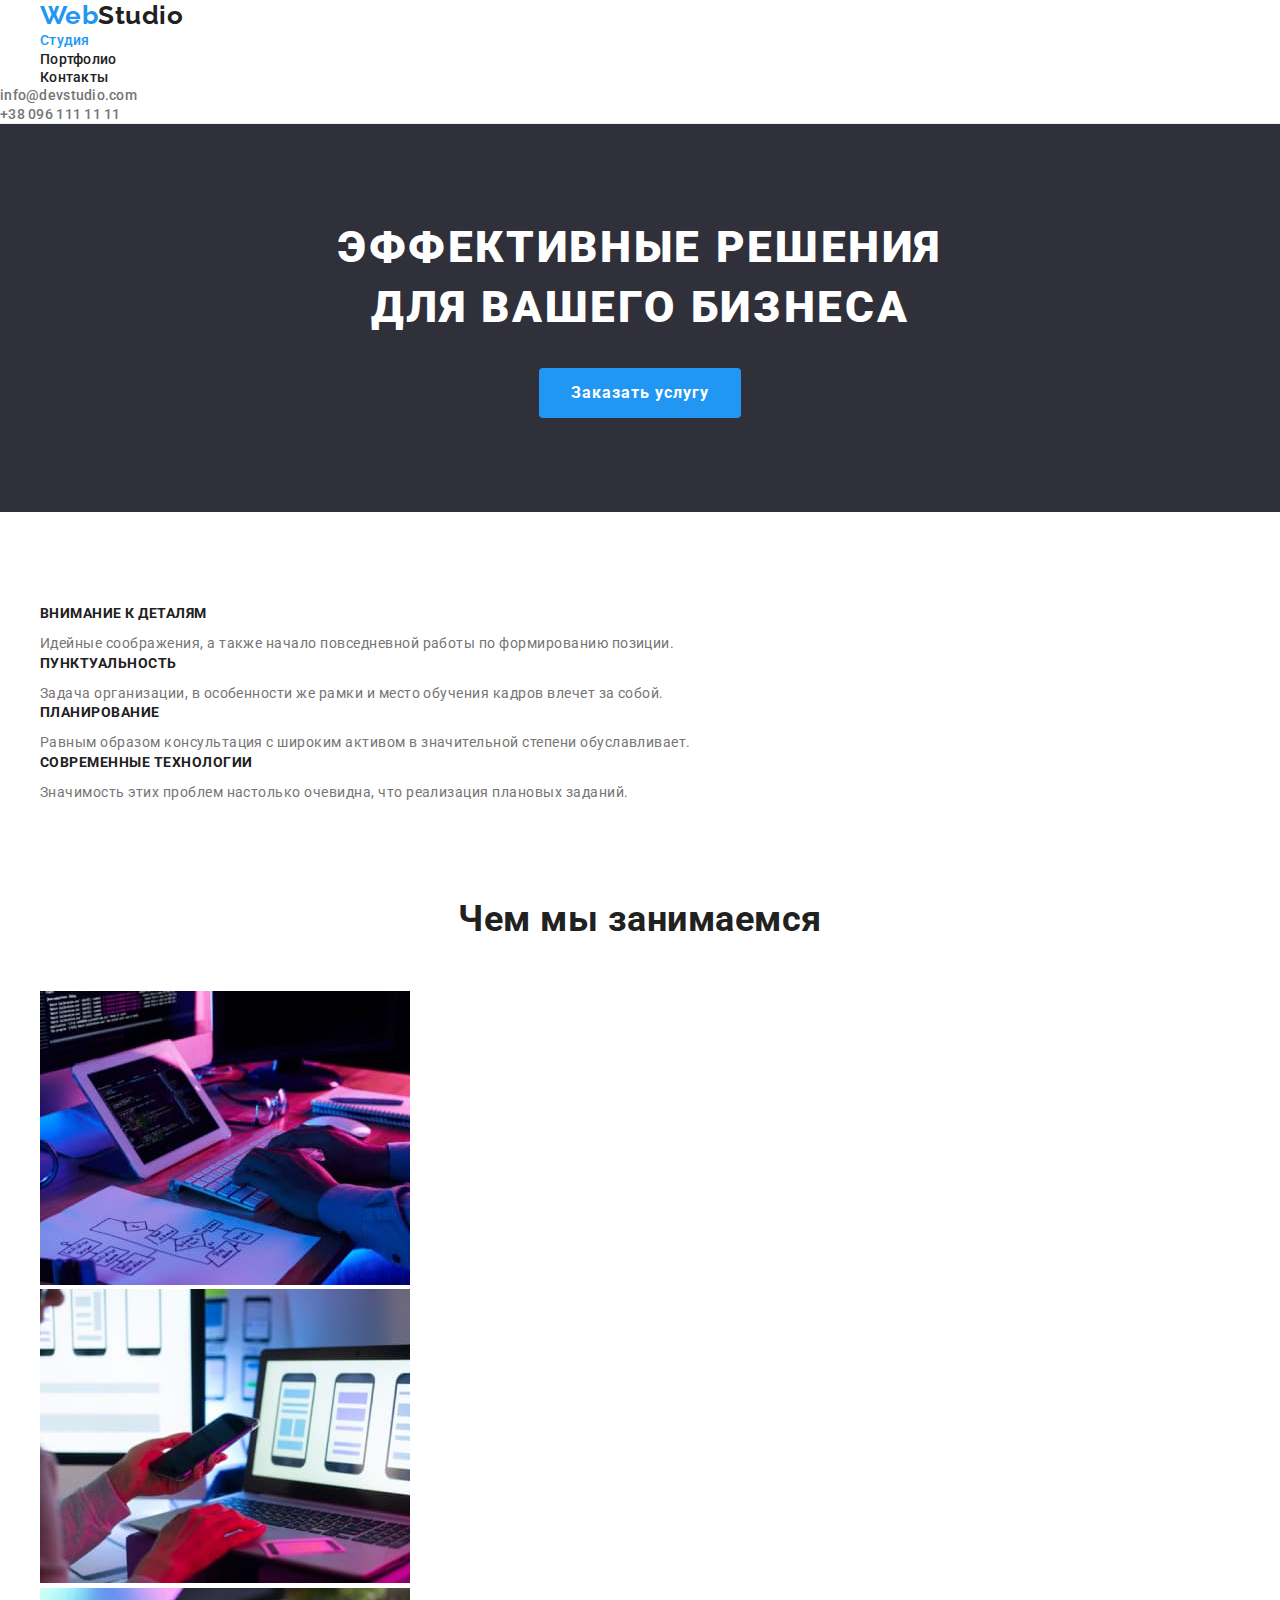
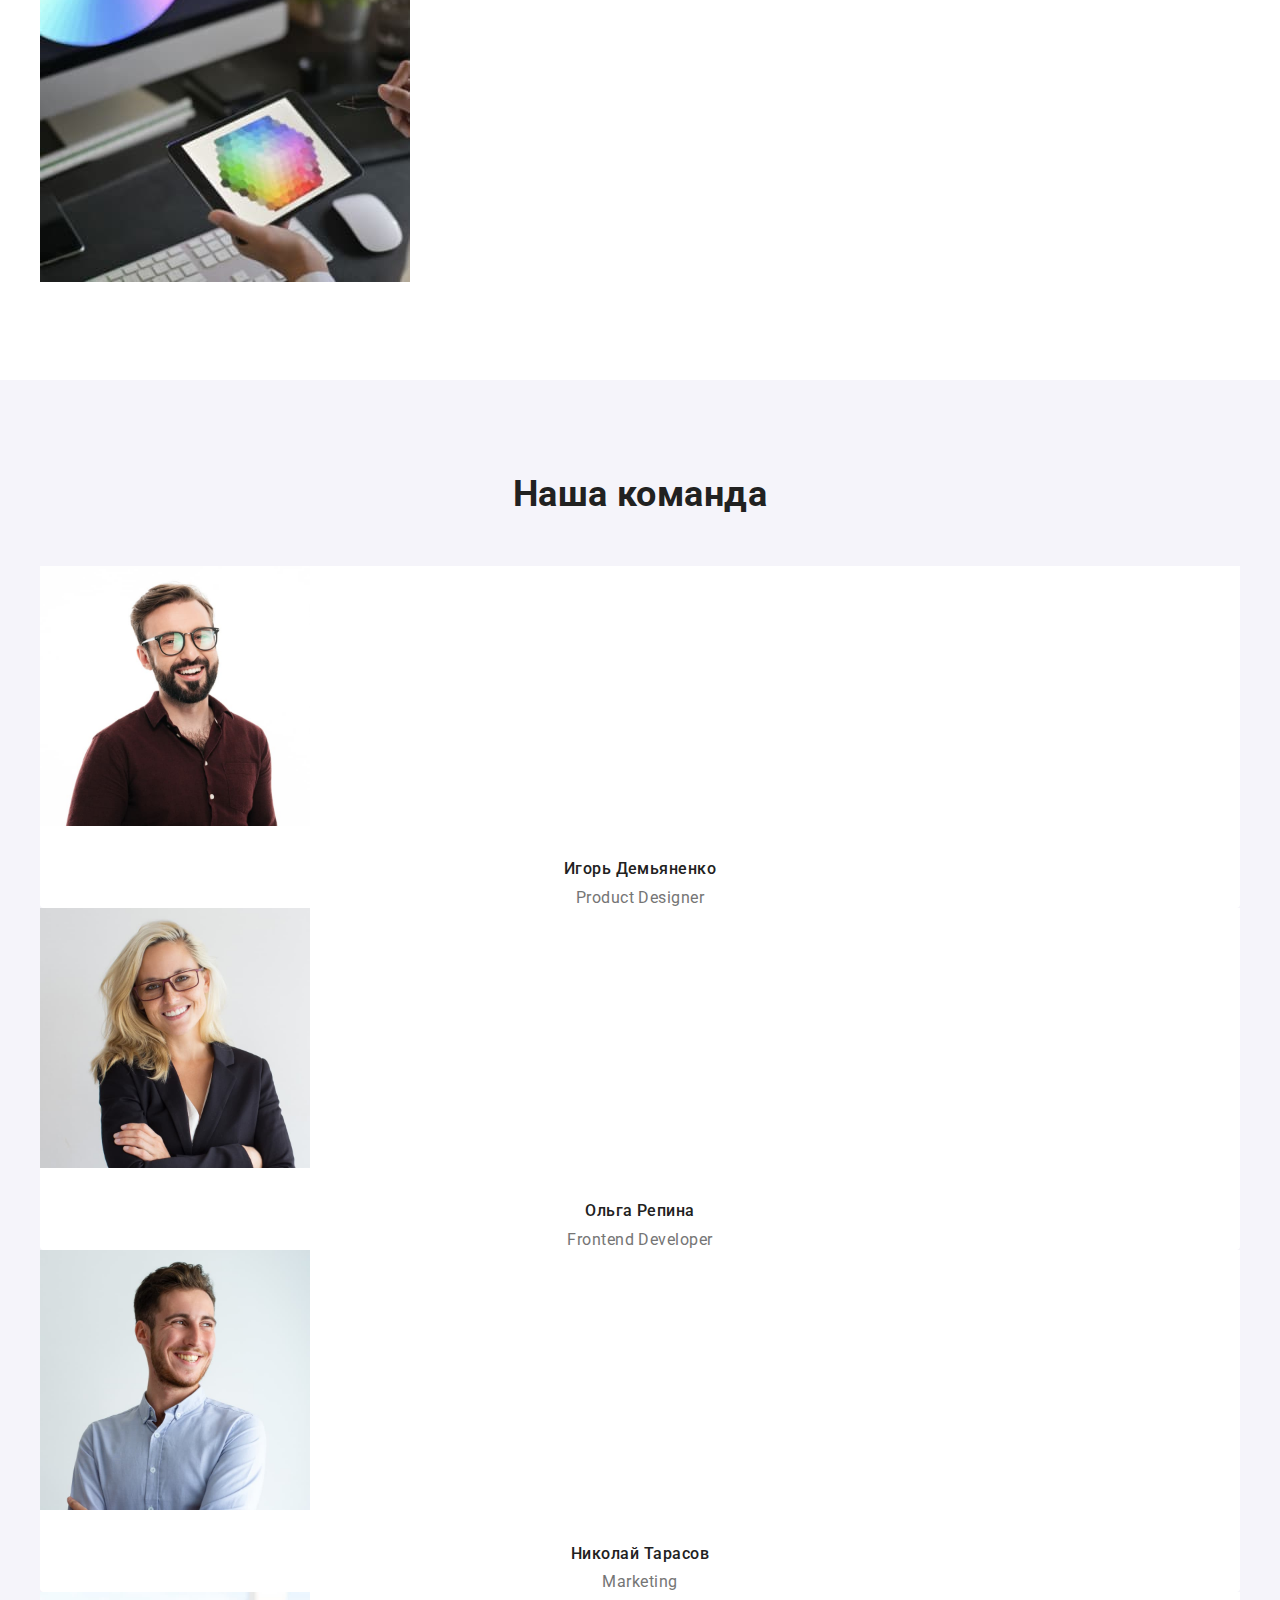
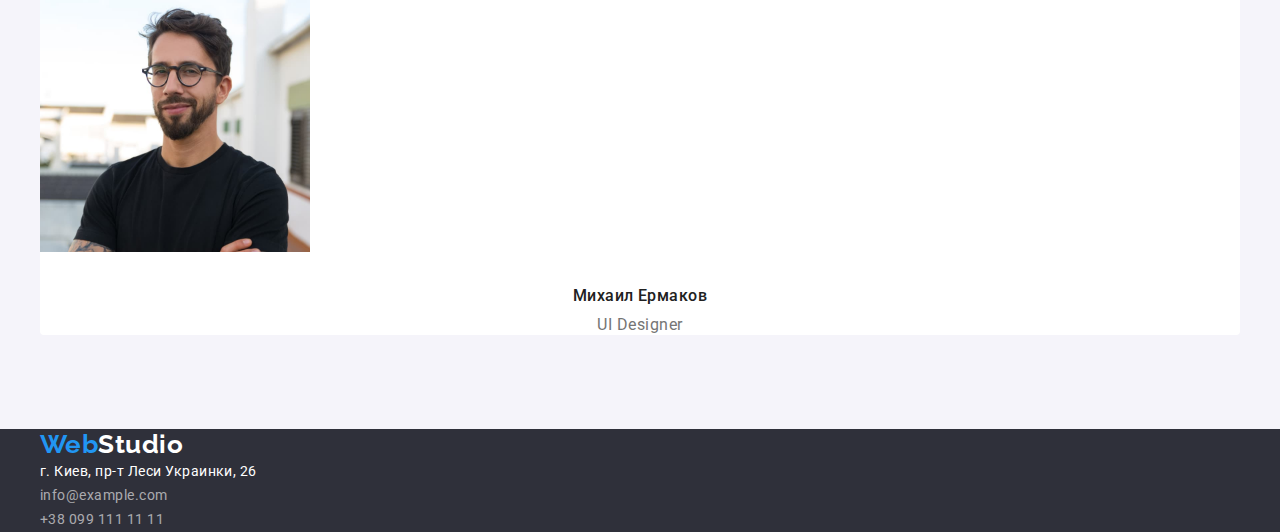
==== index.html @ ff14a372 "update css" ====
<!DOCTYPE html>
<html lang="ru">
  <head>
    <meta charset="UTF-8" />
    <meta http-equiv="X-UA-Compatible" content="IE=edge" />
    <meta name="viewport" content="width=device-width, initial-scale=1.0" />
    <title>MainPage</title>
    <link rel="preconnect" href="https://fonts.googleapis.com" />
    <link rel="preconnect" href="https://fonts.gstatic.com" crossorigin />
    <link
      href="https://fonts.googleapis.com/css2?family=Raleway:wght@700&family=Roboto:wght@400;500;700;900&display=swap"
      rel="stylesheet"
    />
    <link
      rel="stylesheet"
      href="https://cdnjs.cloudflare.com/ajax/libs/modern-normalize/1.1.0/modern-normalize.min.css"
    />
    <link rel="stylesheet" href="css/styles.css" />
  </head>
  <body>
    <header class="header">
      <nav class="container">
        <a class="header__inner" href="/">
          <span class="header__logo">Web</span>Studio</a
        >
        <ul class="list">
          <li>
            <a class="nav__link current" href="index.html">Студия</a>
          </li>
          <li>
            <a class="nav__link" href="portfolio.html">Портфолио</a>
          </li>
          <li>
            <a class="nav__link" href="">Контакты</a>
          </li>
        </ul>
      </nav>
      <ul class="list">
        <li>
          <a class="header__address" href="mailto:info@devstudio.com"
            >info@devstudio.com</a
          >
        </li>
        <li>
          <a class="header__address" href="tel:+380961111111"
            >+38 096 111 11 11</a
          >
        </li>
      </ul>
    </header>
    <main>
      <section class="hero section">
        <div class="container">
          <h1 class="hero__title">Эффективные решения для вашего бизнеса</h1>
          <button class="hero__btn" type="button">Заказать услугу</button>
        </div>
      </section>
      <section class="section">
        <div class="container">
          <h2 class="title__hidden">Особенности</h2>
          <ul class="list">
            <li>
              <h3 class="specials__title">Внимание к деталям</h3>
              <p class="specials__text">
                Идейные соображения, а также начало повседневной работы по
                формированию позиции.
              </p>
            </li>
            <li>
              <h3 class="specials__title">Пунктуальность</h3>
              <p class="specials__text">
                Задача организации, в особенности же рамки и место обучения
                кадров влечет за собой.
              </p>
            </li>
            <li>
              <h3 class="specials__title">Планирование</h3>
              <p class="specials__text">
                Равным образом консультация с широким активом в значительной
                степени обуславливает.
              </p>
            </li>
            <li>
              <h3 class="specials__title">Современные технологии</h3>
              <p class="specials__text">
                Значимость этих проблем настолько очевидна, что реализация
                плановых заданий.
              </p>
            </li>
          </ul>
        </div>
      </section>
      <section class="section no__padding">
        <div class="container">
          <h2 class="specialist__title">Чем мы занимаемся</h2>
          <ul class="list">
            <li>
              <img src="./images/1.jpg" width="370" alt="programmer-working" />
            </li>
            <li>
              <img src="./images/2.jpg" width="370" alt="ui-developing" />
            </li>
            <li>
              <img src="./images/3.jpg" width="370" alt="colour-selection" />
            </li>
          </ul>
        </div>
      </section>
      <section class="section__specialist section">
        <div class="container">
          <h2 class="specialist__title">Наша команда</h2>
          <ul class="list">
            <li class="specialist__card">
              <img src="./images/team-1.jpg" width="270" alt="team-1" />
              <h3 class="specialist__name">Игорь Демьяненко</h3>
              <p class="specialist__info" lang="en">Product Designer</p>
            </li>
            <li class="specialist__card">
              <img src="./images/team-2.jpg" width="270" alt="team-2" />
              <h3 class="specialist__name">Ольга Репина</h3>
              <p class="specialist__info" lang="en">Frontend Developer</p>
            </li>
            <li class="specialist__card">
              <img src="./images/team-3.jpg" width="270" alt="team-3" />
              <h3 class="specialist__name">Николай Тарасов</h3>
              <p class="specialist__info" lang="en">Marketing</p>
            </li>
            <li class="specialist__card">
              <img src="./images/team-4.jpg" width="270" alt="team-4" />
              <h3 class="specialist__name">Михаил Ермаков</h3>
              <p class="specialist__info" lang="en">UI Designer</p>
            </li>
          </ul>
        </div>
      </section>
    </main>
    <footer class="footer">
      <div class="container">
        <a class="footer__inner" href="/"
          ><span class="footer__logo">Web</span>Studio</a
        >
        <address>
          <p class="footer__text">г. Киев, пр-т Леси Украинки, 26</p>
          <ul class="list">
            <li>
              <a class="footer__address" href="mailto:info@example.com"
                >info@example.com</a
              >
            </li>
            <li>
              <a class="footer__address" href="tel:+380991111111"
                >+38 099 111 11 11</a
              >
            </li>
          </ul>
        </address>
      </div>
    </footer>
  </body>
</html>
---- css/styles.css ----
:root {
  --primary-text-color: #212121;
  --secondary-text-color: #757575;
  --tittle-text-color: #ffffff;
  --accent-color: #2196f3;
  --primary-background-color: #ffffff;
  --primary-section-color: #2f303a;
  --secondary-section-color: #f5f4fa;
  --footer-address-color: rgba(255, 255, 255, 0.6);
}

body {
  background-color: var(--primary-background-color);
  color: var(--primary-text-color);
  font-family: "Roboto", sans-serif;
  letter-spacing: 0.03em;
}

h1,
h2,
h3,
h4,
h5,
h6,
ul,
p {
  padding: 0;
  margin: 0;
}

/* Container */

.container {
  width: 1200px;
  margin: 0 auto;
}

/* Section */

.section {
  padding: 94px 0;
}

.section.no__padding {
  padding-top: 0;
}

/* Header */

.header {
  background-color: var(--primary-background-color);
  border-bottom: 1px solid #ececec;
}

.header__inner {
  color: var(--primary-text-color);
  font-family: "Raleway", sans-serif;
  font-size: 26px;
  font-weight: 700;
  line-height: 1.2;
  text-decoration: none;
}

.header__logo {
  color: var(--accent-color);
  font-family: "Raleway", sans-serif;
  font-size: 26px;
  font-weight: 700;
  line-height: 1.2;
}

.list {
  list-style: none;
}

.nav__link {
  color: var(--primary-text-color);
  font-size: 14px;
  font-weight: 500;
  line-height: 1.14;
  letter-spacing: 0.02em;
  text-decoration: none;
}

.header__address {
  color: var(--secondary-text-color);
  display: inline-block;
  font-size: 14px;
  font-weight: 500;
  line-height: 1.14;
  letter-spacing: 0.02em;
  font-style: normal;
  text-decoration: none;
}

.nav__link:hover,
.header__address:hover {
  color: var(--accent-color);
}

.nav__link:focus,
.header__address:focus {
  color: var(--accent-color);
}

.current {
  color: var(--accent-color);
}

/* Hero */

.hero {
  background-color: var(--primary-section-color);
  text-align: center;
}

.hero__title {
  color: var(--tittle-text-color);
  margin-left: auto;
  margin-right: auto;
  width: 696px;
  margin-bottom: 30px;
  font-size: 44px;
  font-weight: 900;
  line-height: 1.36;
  letter-spacing: 0.06em;
  text-transform: uppercase;
}

/* Buttons */

.hero__btn {
  background-color: var(--accent-color);
  color: var(--tittle-text-color);
  font-family: inherit;
  padding: 10px 32px;
  min-width: 200px;
  font-size: 16px;
  font-weight: 700;
  line-height: 1.87;
  letter-spacing: 0.06em;
  border: 0;
  border-radius: 4px;
  cursor: pointer;
}

.filter__btn {
  background-color: var(--secondary-section-color);
  font-family: inherit;
  font-size: 16px;
  font-weight: 500;
  line-height: 1.62;
  border: 0;
  border-radius: 4px;
  text-align: center;
  cursor: pointer;
}

.filter__btn:hover {
  background-color: var(--accent-color);
  color: var(--tittle-text-color);
}

.filter__btn:focus {
  background-color: var(--accent-color);
  color: var(--tittle-text-color);
}

/* Specials */

.title__hidden {
  position: absolute;
  width: 1px;
  height: 1px;
  margin: -1px;
  border: 0;
  padding: 0;
  white-space: nowrap;
  clip-path: inset(100%);
  clip: rect(0 0 0 0);
  overflow: hidden;
}

.specials__title {
  color: var(--primary-text-color);
  margin-bottom: 10px;
  font-size: 14px;
  font-weight: 700;
  line-height: 1.14;
  text-transform: uppercase;
}

.specials__text {
  color: var(--secondary-text-color);
  font-size: 14px;
  line-height: 1.71;
}

/* Specialist */

.section__specialist {
  background-color: var(--secondary-section-color);
}

.specialist__title {
  color: var(--primary-text-color);
  margin-bottom: 50px;
  font-size: 36px;
  font-weight: 700;
  line-height: 1.16;
  text-align: center;
}

.specialist__card {
  background-color: var(--primary-background-color);
  border-radius: 0px 0px 4px 4px;
}

.specialist__name {
  color: var(--primary-text-color);
  margin-top: 30px;
  margin-bottom: 10px;
  font-size: 16px;
  font-weight: 500;
  line-height: 1.18;
  text-align: center;
}

.specialist__info {
  color: var(--secondary-text-color);
  font-size: 16px;
  line-height: 1.18;
  text-align: center;
}

/* Filter */

.filter__title {
  color: var(--primary-text-color);
  font-size: 18px;
  font-weight: 700;
  line-height: 2;
  letter-spacing: 0.06em;
}

.filter__text {
  color: var(--secondary-text-color);
  font-size: 16px;
  line-height: 1.87;
}

/* Footer */

.footer {
  background-color: var(--primary-section-color);
}

.footer__inner {
  color: var(--tittle-text-color);
  font-family: "Raleway", sans-serif;
  font-size: 26px;
  font-weight: 700;
  line-height: 1.2;
  text-decoration: none;
}

.footer__logo {
  color: var(--accent-color);
  font-family: "Raleway", sans-serif;
  font-size: 26px;
  font-weight: 700;
  line-height: 1.2;
}

.footer__text {
  color: var(--tittle-text-color);
  font-size: 14px;
  line-height: 1.71;
  font-style: normal;
}

.footer__address {
  color: var(--footer-address-color);
  font-size: 14px;
  line-height: 1.71;
  font-style: normal;
  text-decoration: none;
}

.footer__address:hover,
.footer__address:focus {
  color: var(--accent-color);
}
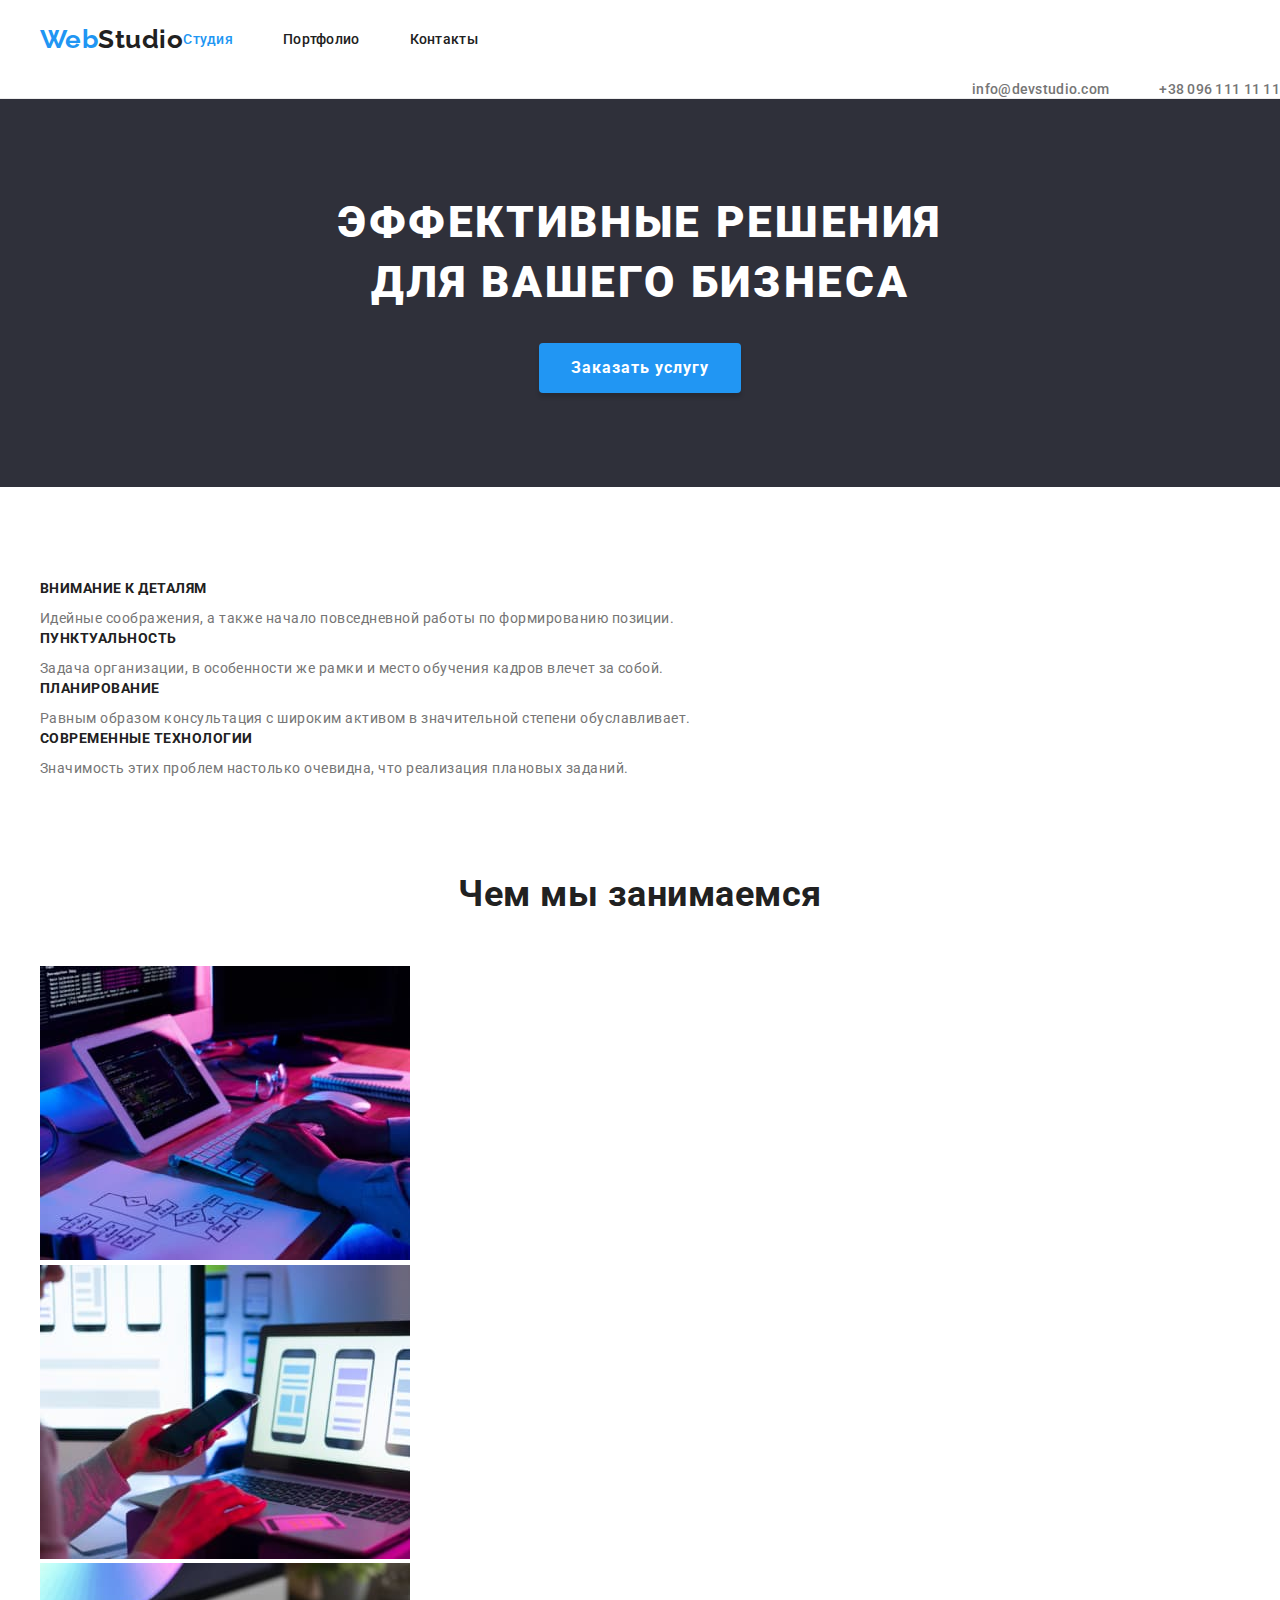
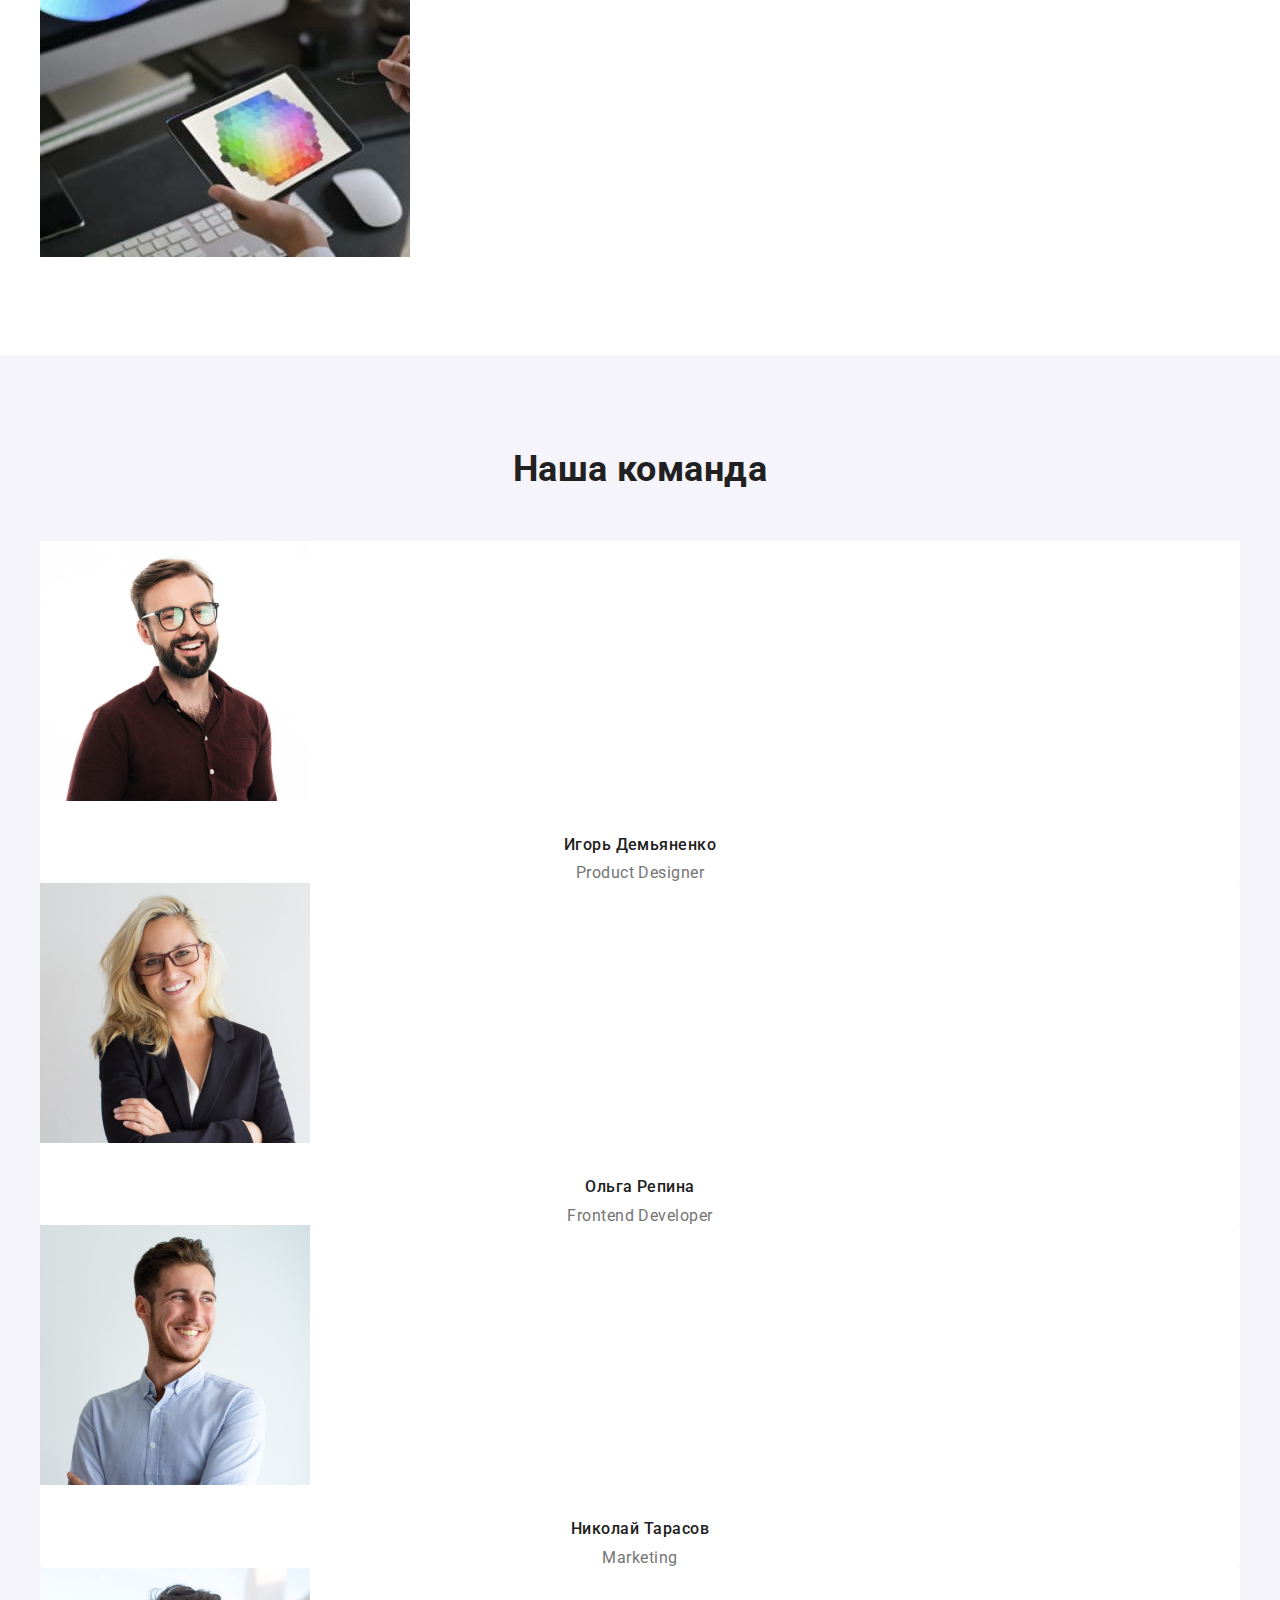
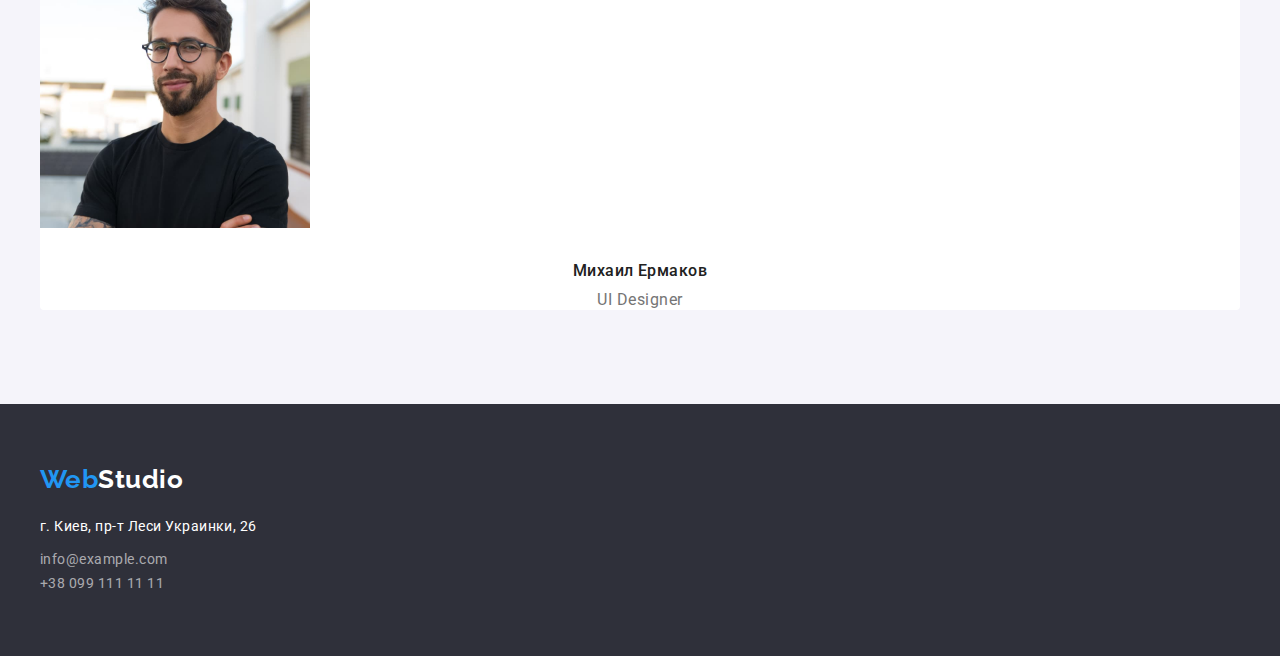
==== commit 74a207ff: "update css" ====
--- a/index.html
+++ b/index.html
@@ -19,29 +19,29 @@
   </head>
   <body>
     <header class="header">
-      <nav class="container">
+      <nav class="nav__main container">
         <a class="header__inner" href="/">
           <span class="header__logo">Web</span>Studio</a
         >
-        <ul class="list">
-          <li>
+        <ul class="nav__list list">
+          <li class="nav__item">
             <a class="nav__link current" href="index.html">Студия</a>
           </li>
-          <li>
+          <li class="nav__item">
             <a class="nav__link" href="portfolio.html">Портфолио</a>
           </li>
-          <li>
+          <li class="nav__item">
             <a class="nav__link" href="">Контакты</a>
           </li>
         </ul>
       </nav>
-      <ul class="list">
-        <li>
+      <ul class="address__list list">
+        <li class="nav__address">
           <a class="header__address" href="mailto:info@devstudio.com"
             >info@devstudio.com</a
           >
         </li>
-        <li>
+        <li class="nav__address">
           <a class="header__address" href="tel:+380961111111"
             >+38 096 111 11 11</a
           >
--- a/css/styles.css
+++ b/css/styles.css
@@ -73,13 +73,34 @@
   list-style: none;
 }
 
+.nav__main {
+  display: flex;
+  align-items: center;
+}
+
+.nav__list {
+  display: flex;
+}
+
+.nav__item:not(:last-child),
+.nav__address:not(:last-child) {
+  margin-right: 50px;
+}
+
 .nav__link {
   color: var(--primary-text-color);
+  display: block;
+  padding: 32px 0;
   font-size: 14px;
   font-weight: 500;
   line-height: 1.14;
   letter-spacing: 0.02em;
   text-decoration: none;
+}
+
+.address__list {
+  display: flex;
+  justify-content: flex-end;
 }
 
 .header__address {
@@ -141,17 +162,21 @@
   letter-spacing: 0.06em;
   border: 0;
   border-radius: 4px;
+  box-shadow: 0px 4px 4px rgba(0, 0, 0, 0.15);
   cursor: pointer;
 }
 
 .filter__btn {
   background-color: var(--secondary-section-color);
   font-family: inherit;
+  padding: 6px 22px;
   font-size: 16px;
   font-weight: 500;
   line-height: 1.62;
   border: 0;
   border-radius: 4px;
+  box-shadow: 0px 3px 1px rgba(0, 0, 0, 0.1), 0px 1px 2px rgba(0, 0, 0, 0.08),
+    0px 2px 2px rgba(0, 0, 0, 0.12);
   text-align: center;
   cursor: pointer;
 }
@@ -253,6 +278,7 @@
 
 .footer {
   background-color: var(--primary-section-color);
+  padding: 60px 0;
 }
 
 .footer__inner {
@@ -274,6 +300,8 @@
 
 .footer__text {
   color: var(--tittle-text-color);
+  margin-top: 20px;
+  margin-bottom: 9px;
   font-size: 14px;
   line-height: 1.71;
   font-style: normal;
@@ -281,6 +309,7 @@
 
 .footer__address {
   color: var(--footer-address-color);
+  margin-bottom: 9px;
   font-size: 14px;
   line-height: 1.71;
   font-style: normal;
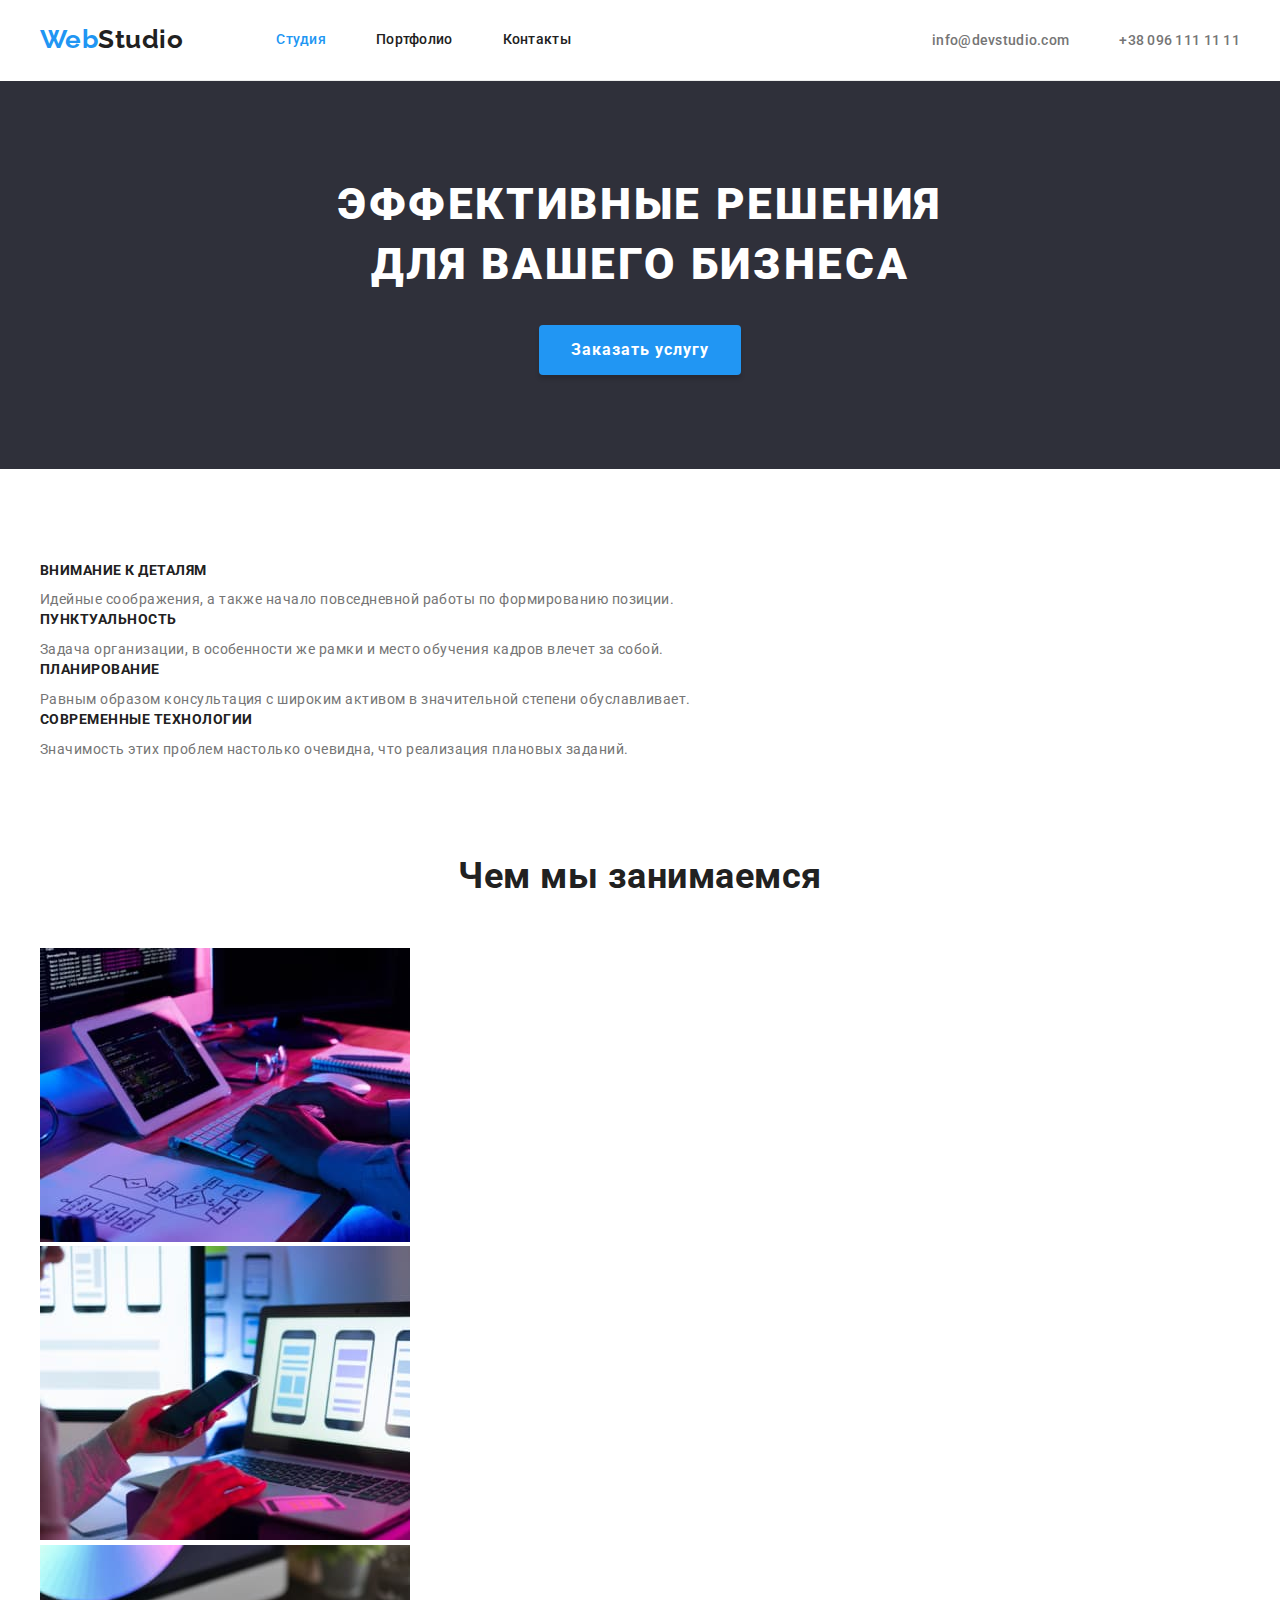
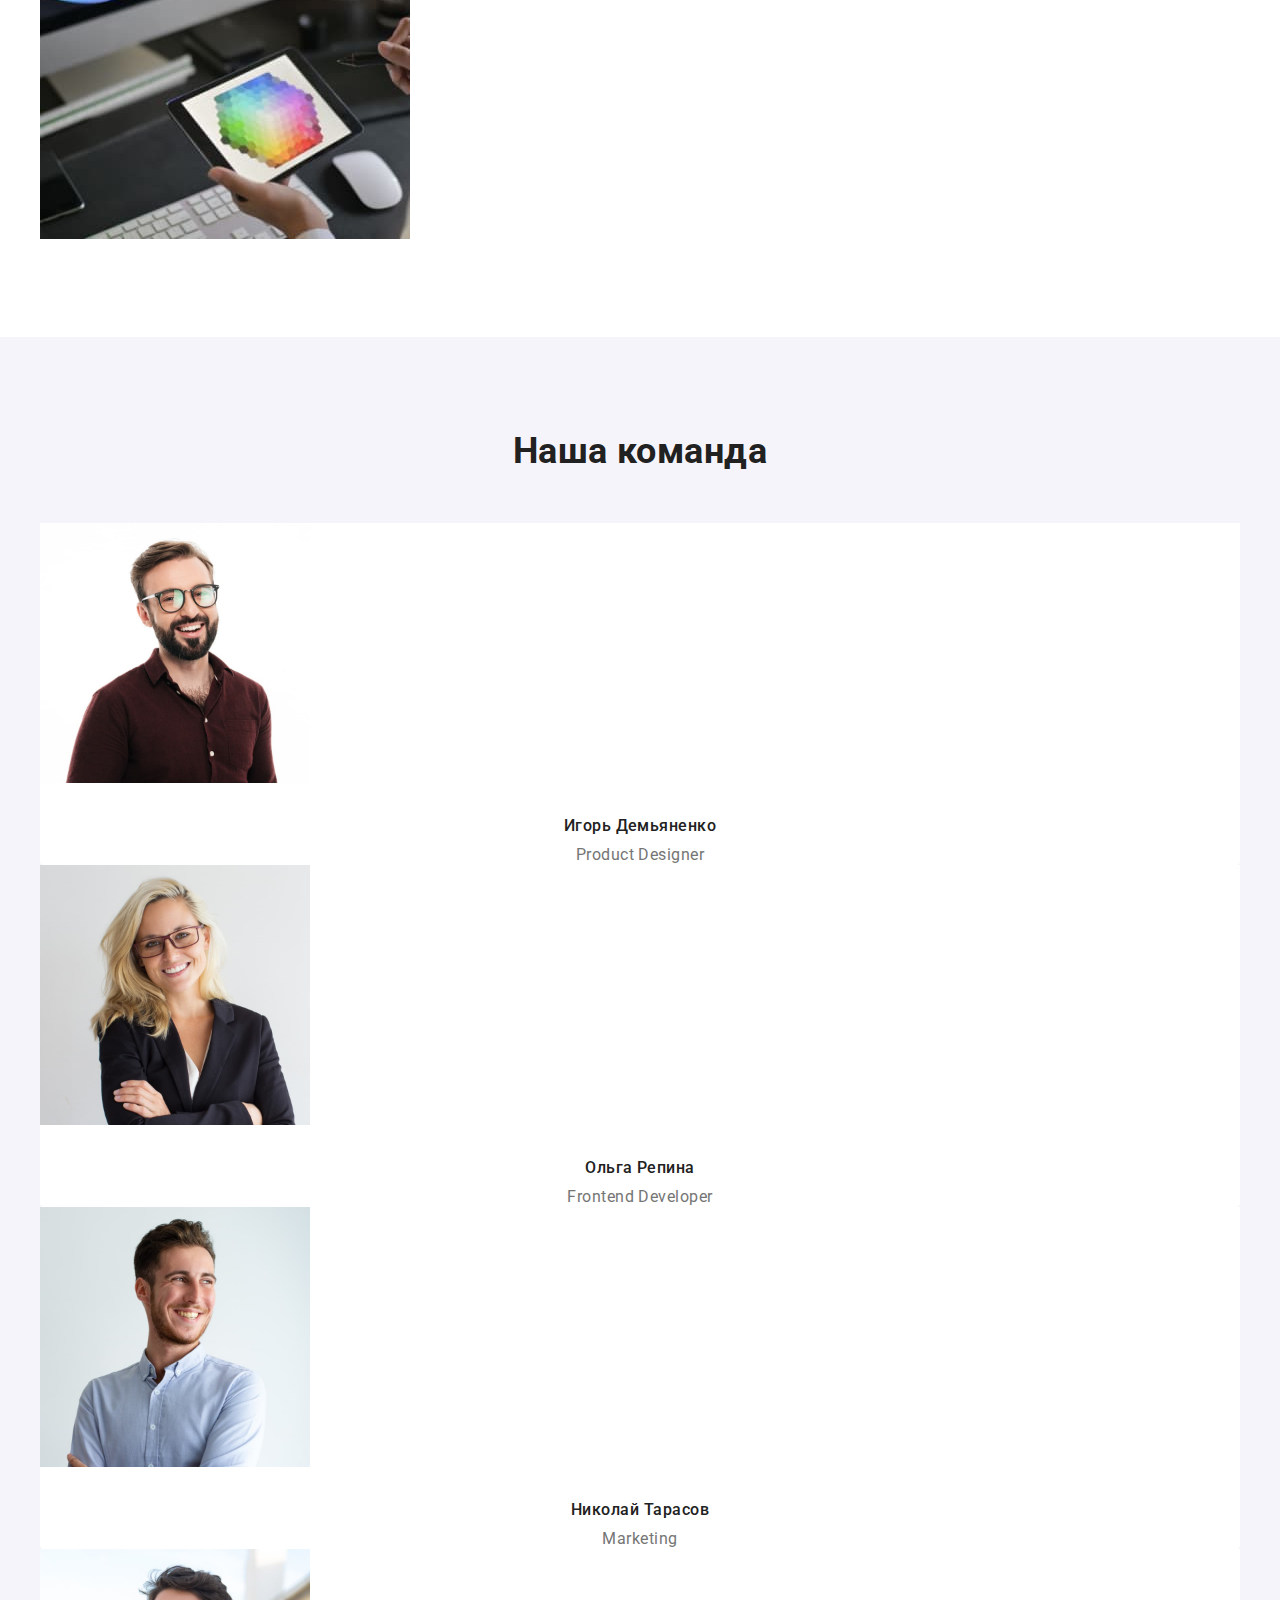
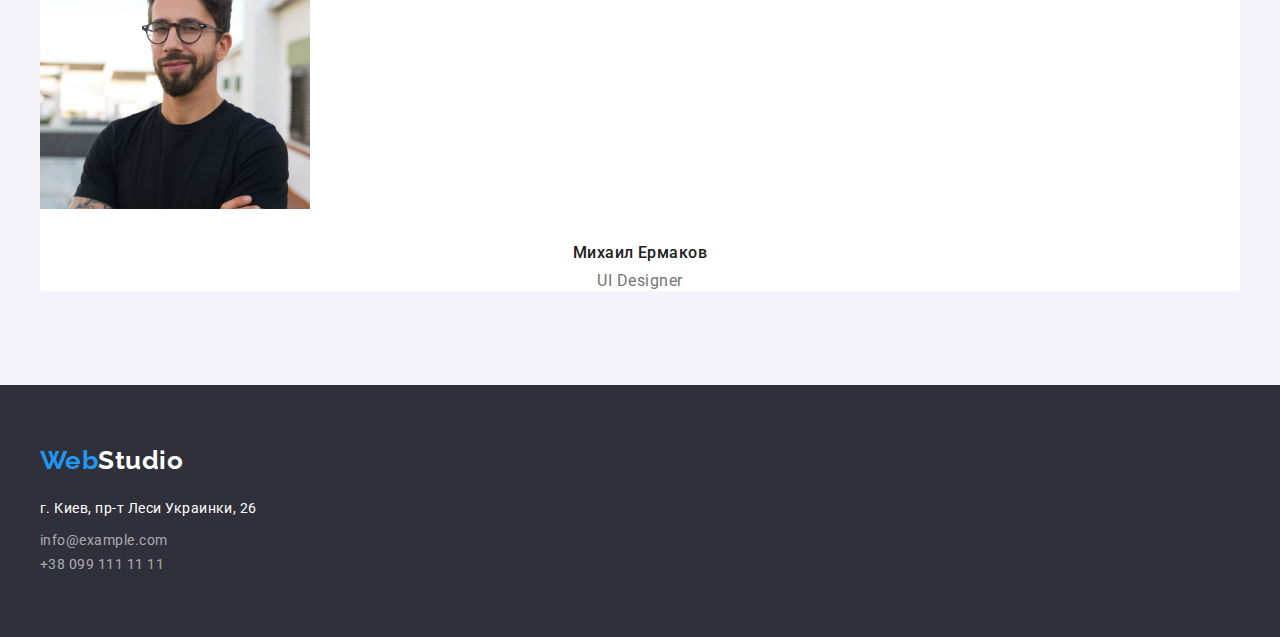
==== commit 21e35b3f: "update css" ====
--- a/index.html
+++ b/index.html
@@ -18,8 +18,8 @@
     <link rel="stylesheet" href="css/styles.css" />
   </head>
   <body>
-    <header class="header">
-      <nav class="nav__main container">
+    <header class="header container">
+      <nav class="nav__main">
         <a class="header__inner" href="/">
           <span class="header__logo">Web</span>Studio</a
         >
--- a/css/styles.css
+++ b/css/styles.css
@@ -49,11 +49,13 @@
 
 .header {
   background-color: var(--primary-background-color);
+  display: flex;
   border-bottom: 1px solid #ececec;
 }
 
 .header__inner {
   color: var(--primary-text-color);
+  margin-right: 93px;
   font-family: "Raleway", sans-serif;
   font-size: 26px;
   font-weight: 700;
@@ -89,7 +91,7 @@
 
 .nav__link {
   color: var(--primary-text-color);
-  display: block;
+  display: flex;
   padding: 32px 0;
   font-size: 14px;
   font-weight: 500;
@@ -100,7 +102,8 @@
 
 .address__list {
   display: flex;
-  justify-content: flex-end;
+  align-items: center;
+  margin-left: auto;
 }
 
 .header__address {
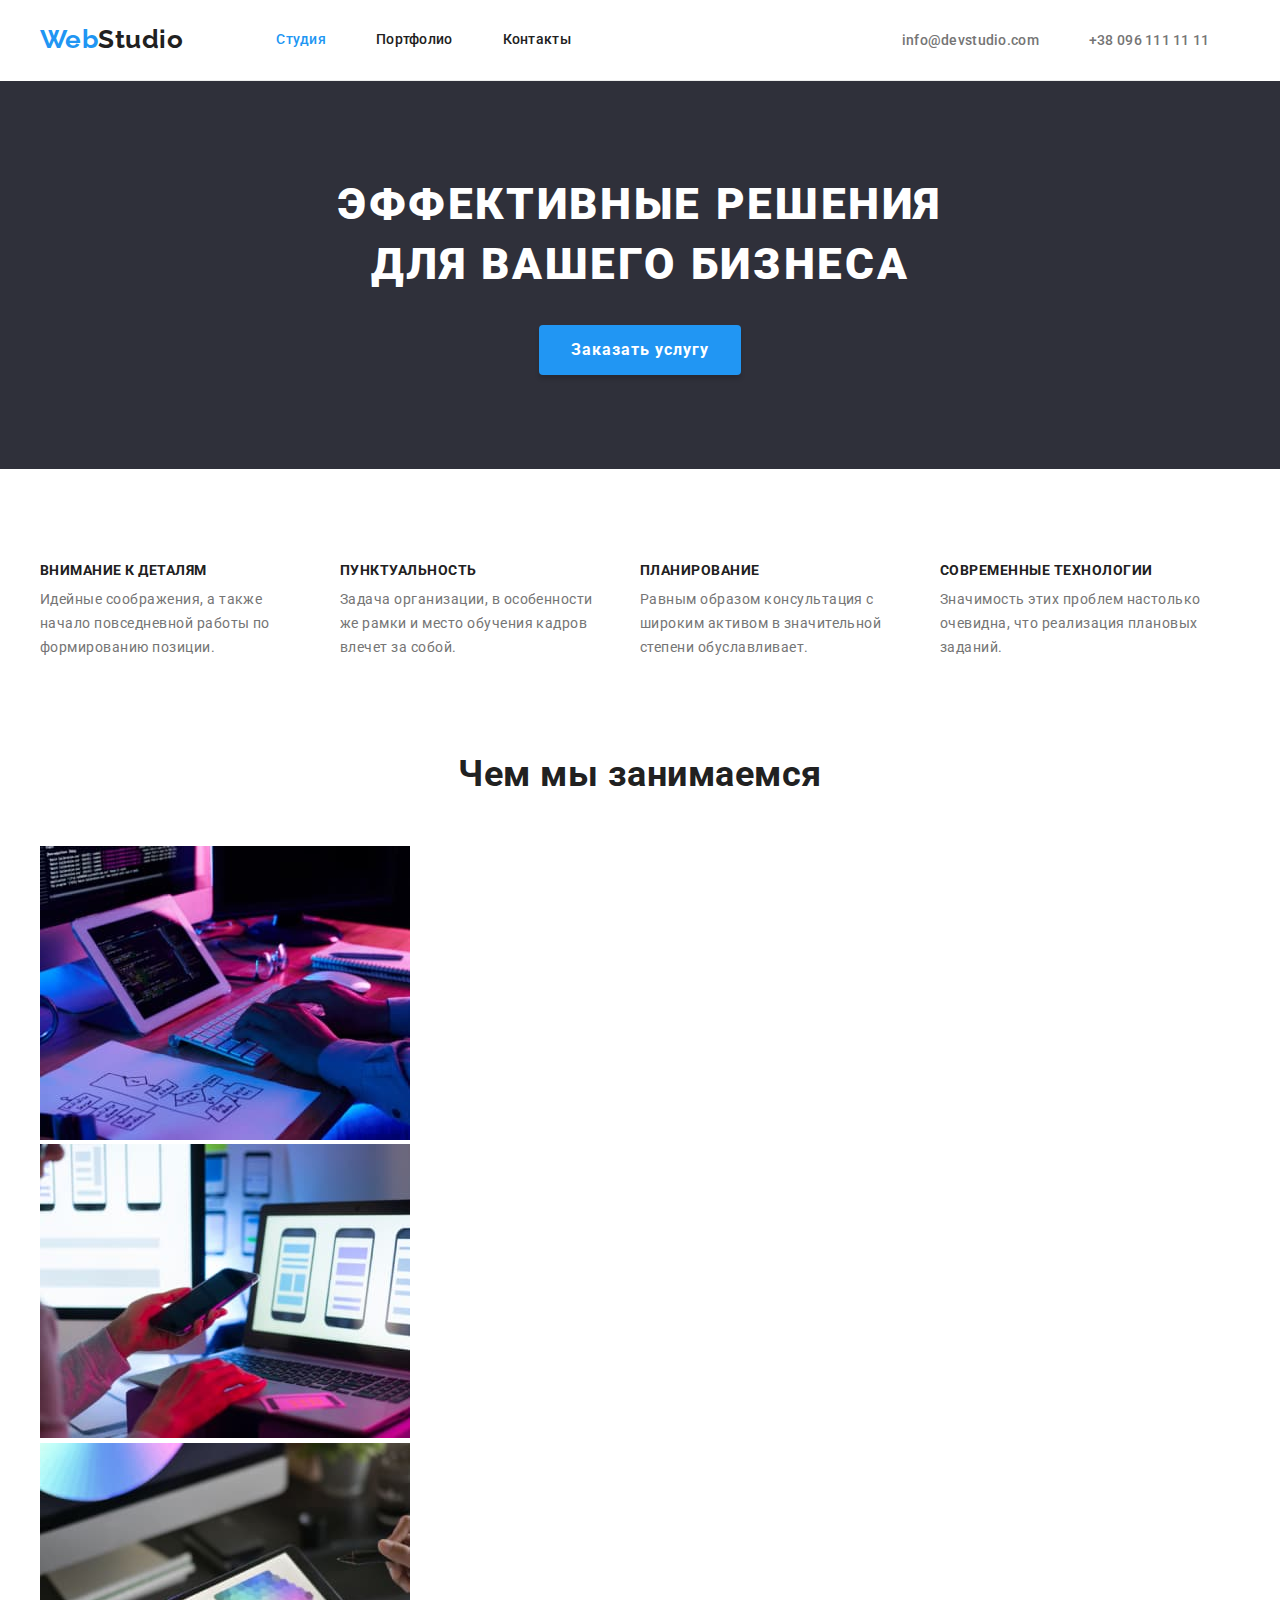
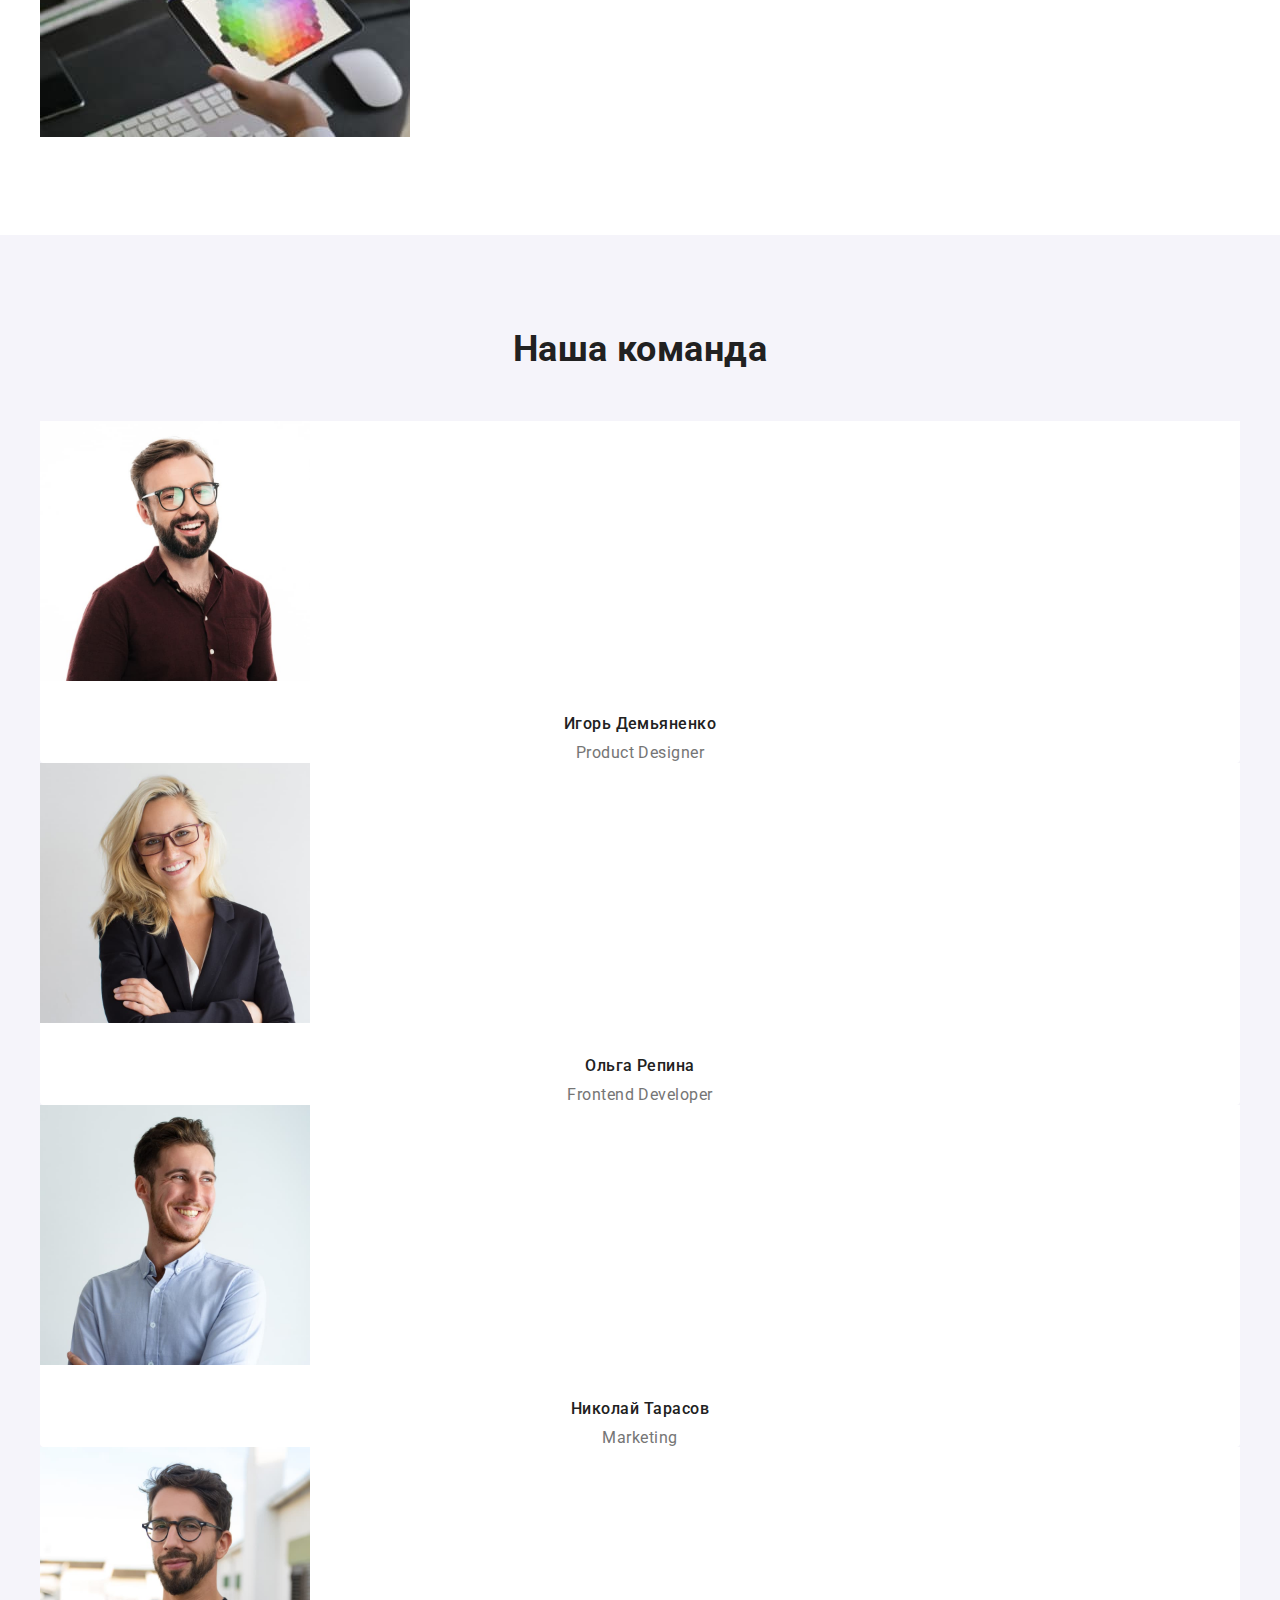
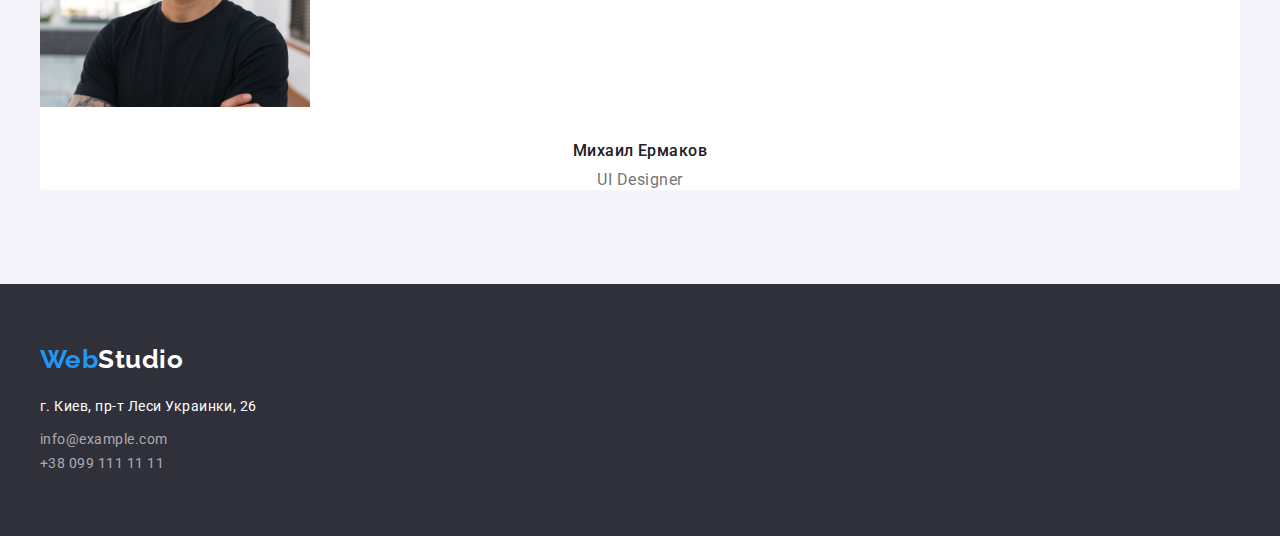
==== commit 22bfbc1f: "update css" ====
--- a/index.html
+++ b/index.html
@@ -56,31 +56,31 @@
         </div>
       </section>
       <section class="section">
-        <div class="container">
+        <div class="specials__inner container">
           <h2 class="title__hidden">Особенности</h2>
-          <ul class="list">
-            <li>
+          <ul class="specials__list list">
+            <li class="specials__info">
               <h3 class="specials__title">Внимание к деталям</h3>
               <p class="specials__text">
                 Идейные соображения, а также начало повседневной работы по
                 формированию позиции.
               </p>
             </li>
-            <li>
+            <li class="specials__info">
               <h3 class="specials__title">Пунктуальность</h3>
               <p class="specials__text">
                 Задача организации, в особенности же рамки и место обучения
                 кадров влечет за собой.
               </p>
             </li>
-            <li>
+            <li class="specials__info">
               <h3 class="specials__title">Планирование</h3>
               <p class="specials__text">
                 Равным образом консультация с широким активом в значительной
                 степени обуславливает.
               </p>
             </li>
-            <li>
+            <li class="specials__info">
               <h3 class="specials__title">Современные технологии</h3>
               <p class="specials__text">
                 Значимость этих проблем настолько очевидна, что реализация
--- a/css/styles.css
+++ b/css/styles.css
@@ -103,7 +103,7 @@
 .address__list {
   display: flex;
   align-items: center;
-  margin-left: auto;
+  margin-left: 331px;
 }
 
 .header__address {
@@ -195,6 +195,10 @@
 }
 
 /* Specials */
+
+.specials__inner {
+  display: flex;
+}
 
 .title__hidden {
   position: absolute;
@@ -209,6 +213,10 @@
   overflow: hidden;
 }
 
+.specials__list {
+  display: flex;
+}
+
 .specials__title {
   color: var(--primary-text-color);
   margin-bottom: 10px;
@@ -220,6 +228,8 @@
 
 .specials__text {
   color: var(--secondary-text-color);
+  min-width: 270px;
+  margin-right: 30px;
   font-size: 14px;
   line-height: 1.71;
 }
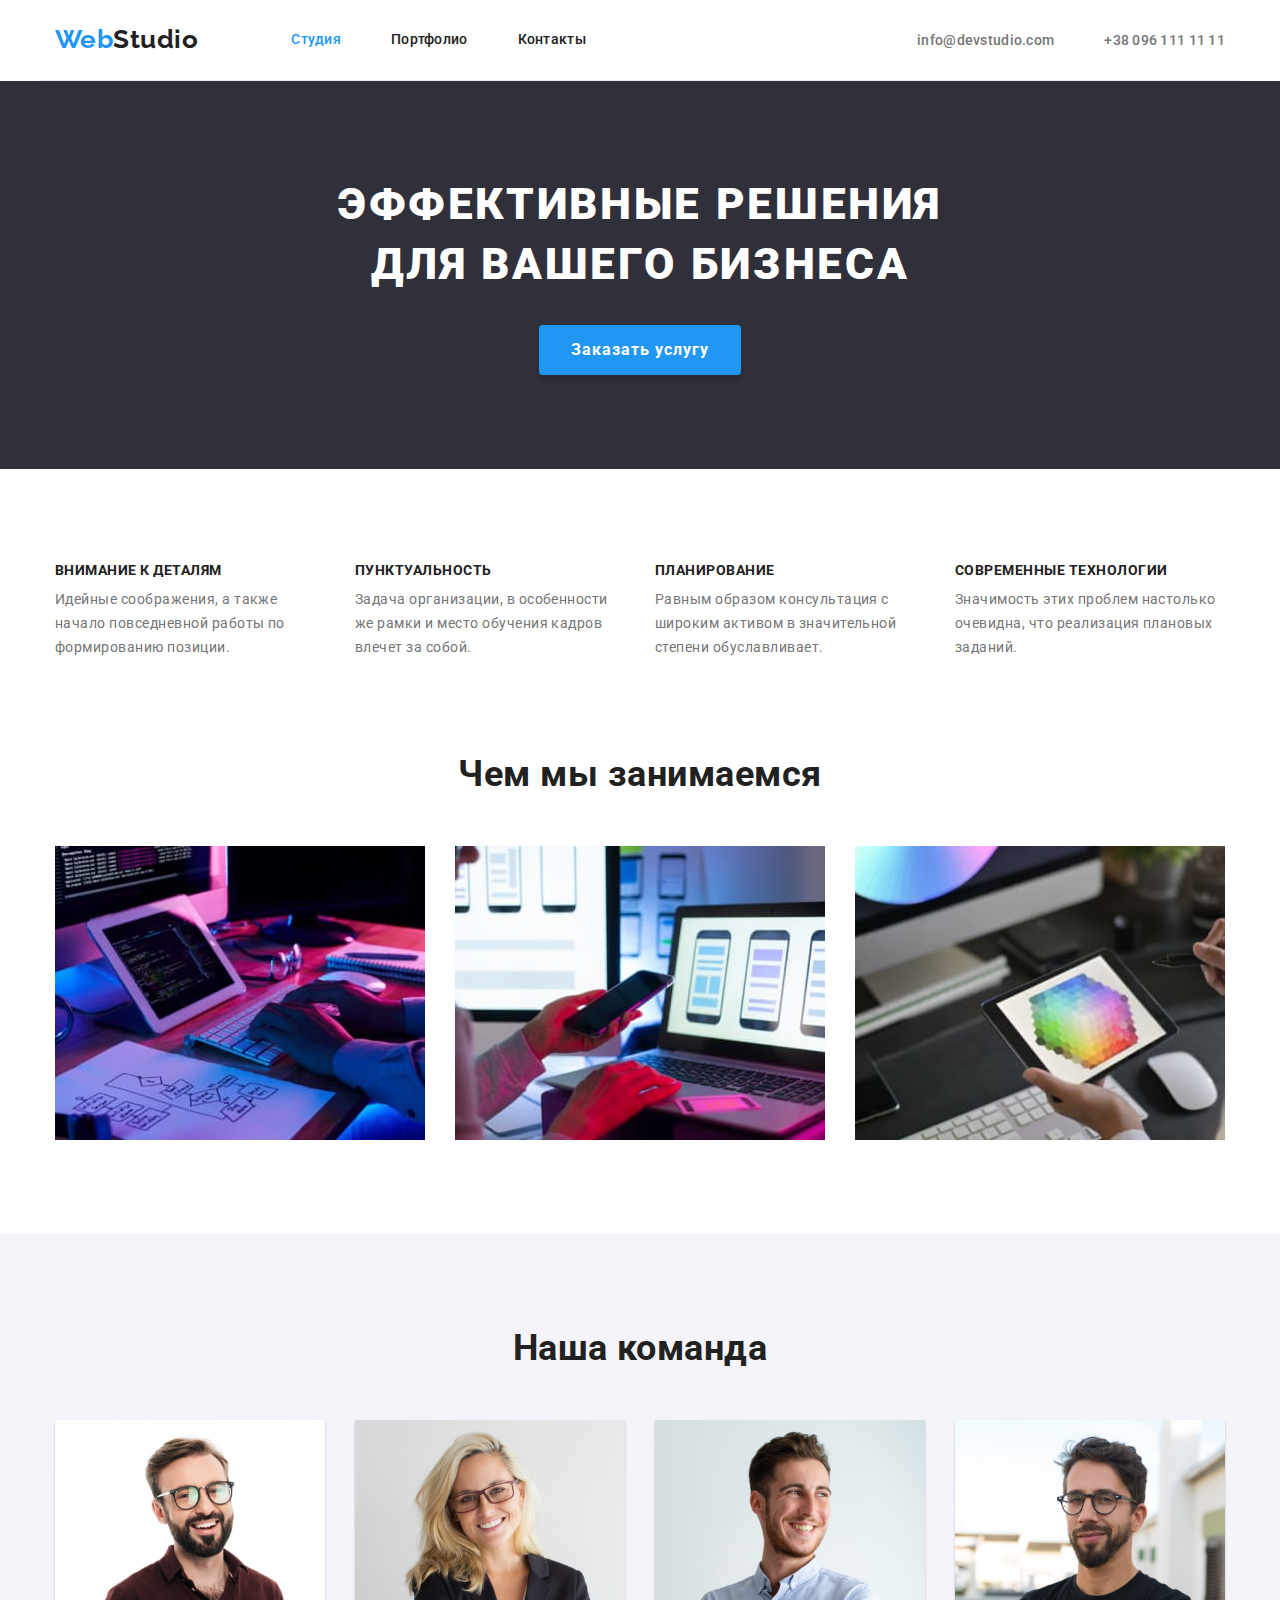
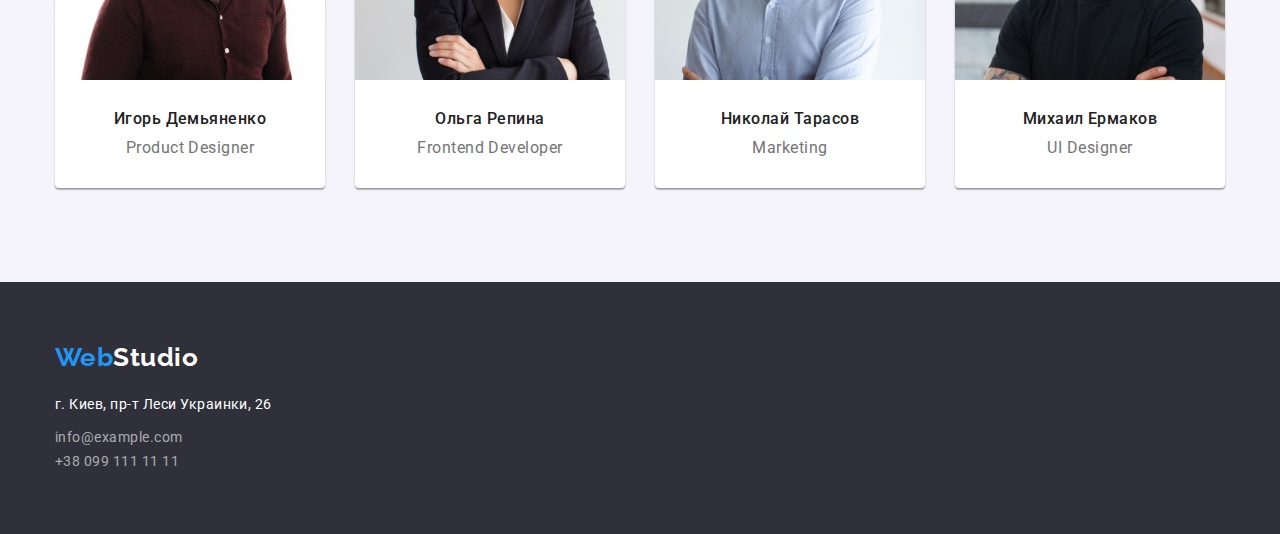
==== commit 97d67a39: "upd html and css" ====
--- a/index.html
+++ b/index.html
@@ -93,7 +93,7 @@
       <section class="section no__padding">
         <div class="container">
           <h2 class="specialist__title">Чем мы занимаемся</h2>
-          <ul class="list">
+          <ul class="specialist__inner list">
             <li>
               <img src="./images/1.jpg" width="370" alt="programmer-working" />
             </li>
@@ -109,7 +109,7 @@
       <section class="section__specialist section">
         <div class="container">
           <h2 class="specialist__title">Наша команда</h2>
-          <ul class="list">
+          <ul class="specialist__list list">
             <li class="specialist__card">
               <img src="./images/team-1.jpg" width="270" alt="team-1" />
               <h3 class="specialist__name">Игорь Демьяненко</h3>
--- a/css/styles.css
+++ b/css/styles.css
@@ -33,6 +33,7 @@
 .container {
   width: 1200px;
   margin: 0 auto;
+  padding: 0 15px;
 }
 
 /* Section */
@@ -43,6 +44,12 @@
 
 .section.no__padding {
   padding-top: 0;
+}
+
+/* List style */
+
+.list {
+  list-style: none;
 }
 
 /* Header */
@@ -71,10 +78,6 @@
   line-height: 1.2;
 }
 
-.list {
-  list-style: none;
-}
-
 .nav__main {
   display: flex;
   align-items: center;
@@ -103,7 +106,7 @@
 .address__list {
   display: flex;
   align-items: center;
-  margin-left: 331px;
+  margin-left: auto;
 }
 
 .header__address {
@@ -195,10 +198,6 @@
 }
 
 /* Specials */
-
-.specials__inner {
-  display: flex;
-}
 
 .title__hidden {
   position: absolute;
@@ -217,6 +216,15 @@
   display: flex;
 }
 
+.specials__info {
+  width: 270px;
+  margin-right: 30px;
+}
+
+.specials__info:nth-child(4) {
+  margin-right: 0;
+}
+
 .specials__title {
   color: var(--primary-text-color);
   margin-bottom: 10px;
@@ -228,8 +236,6 @@
 
 .specials__text {
   color: var(--secondary-text-color);
-  min-width: 270px;
-  margin-right: 30px;
   font-size: 14px;
   line-height: 1.71;
 }
@@ -240,6 +246,15 @@
   background-color: var(--secondary-section-color);
 }
 
+.specialist__inner {
+  display: flex;
+  justify-content: space-between;
+}
+
+.specialist__inner img {
+  display: block;
+}
+
 .specialist__title {
   color: var(--primary-text-color);
   margin-bottom: 50px;
@@ -249,9 +264,21 @@
   text-align: center;
 }
 
+.specialist__list {
+  display: flex;
+  justify-content: space-between;
+}
+
 .specialist__card {
   background-color: var(--primary-background-color);
+  box-shadow: 0px 1px 3px rgba(0, 0, 0, 0.12), 0px 1px 1px rgba(0, 0, 0, 0.14),
+    0px 2px 1px rgba(0, 0, 0, 0.2);
+  width: 270px;
   border-radius: 0px 0px 4px 4px;
+}
+
+.specialist__card img {
+  display: block;
 }
 
 .specialist__name {
@@ -266,6 +293,7 @@
 
 .specialist__info {
   color: var(--secondary-text-color);
+  margin-bottom: 30px;
   font-size: 16px;
   line-height: 1.18;
   text-align: center;
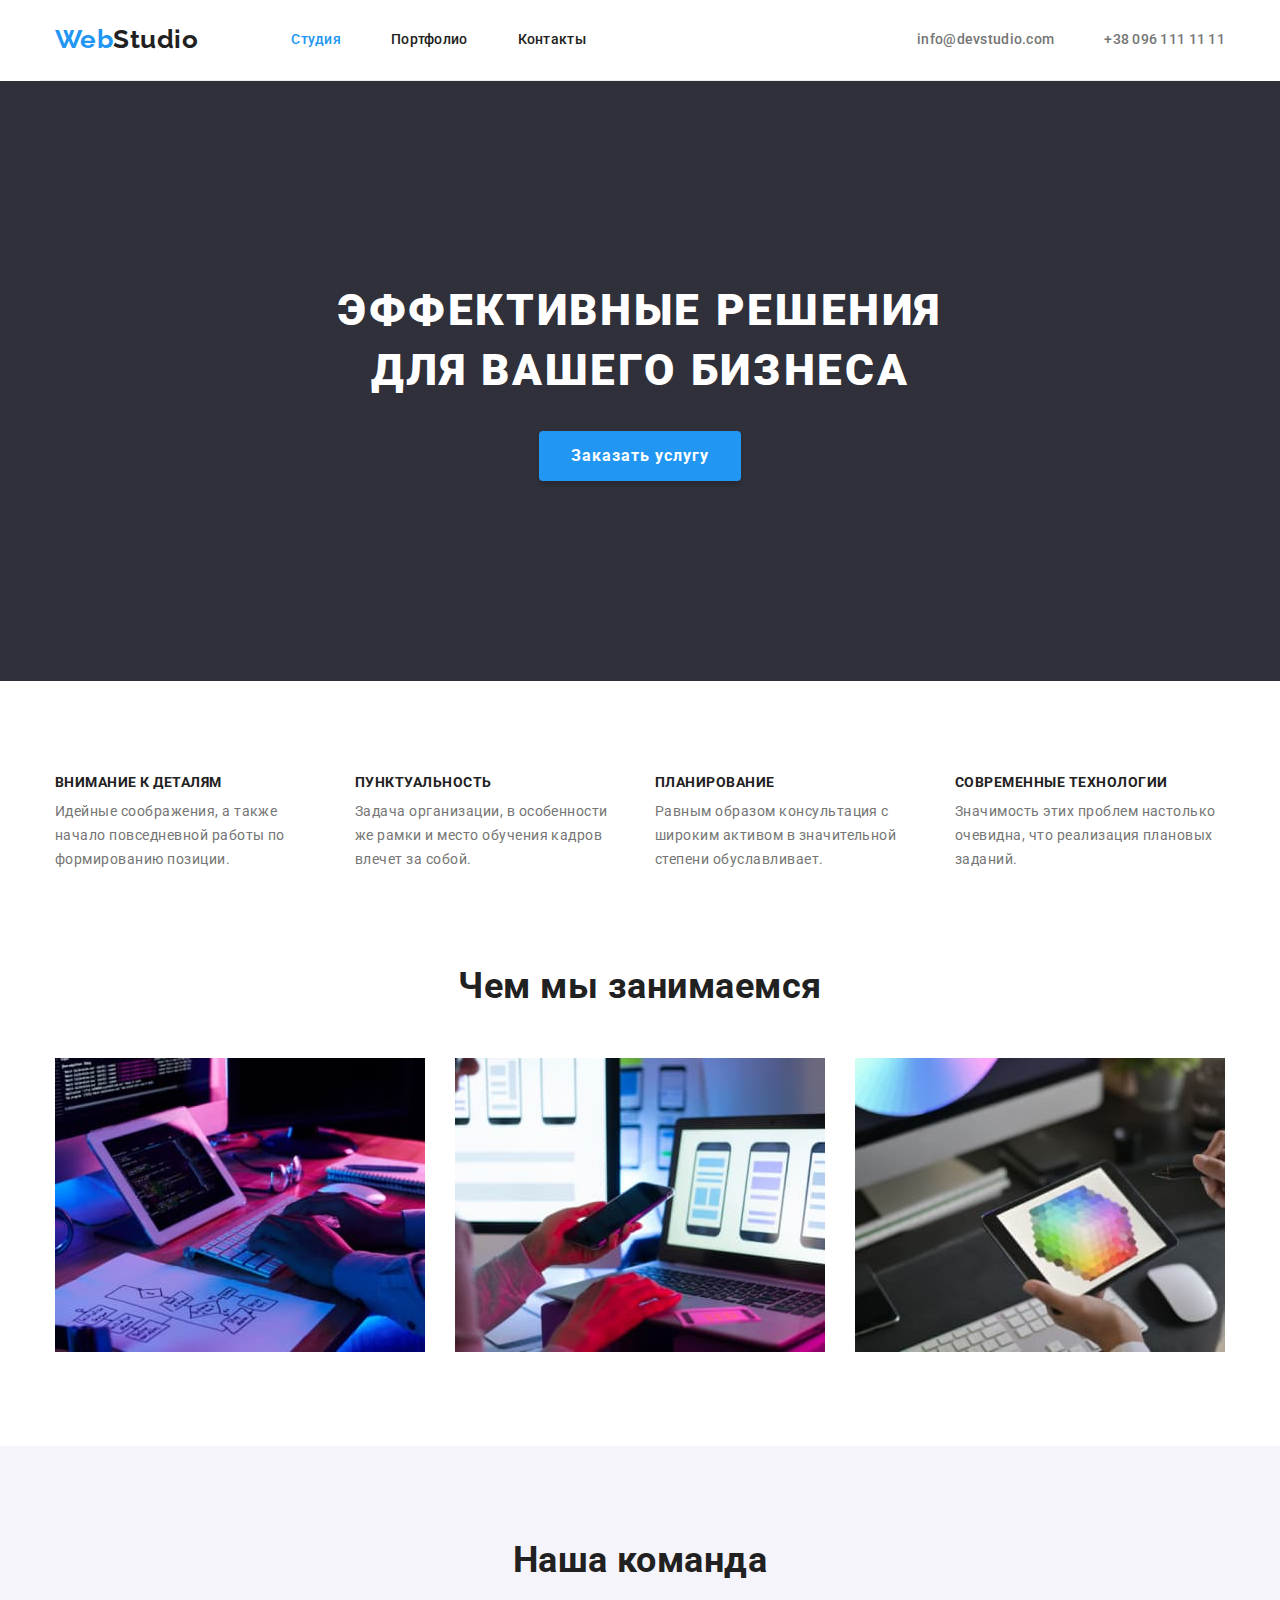
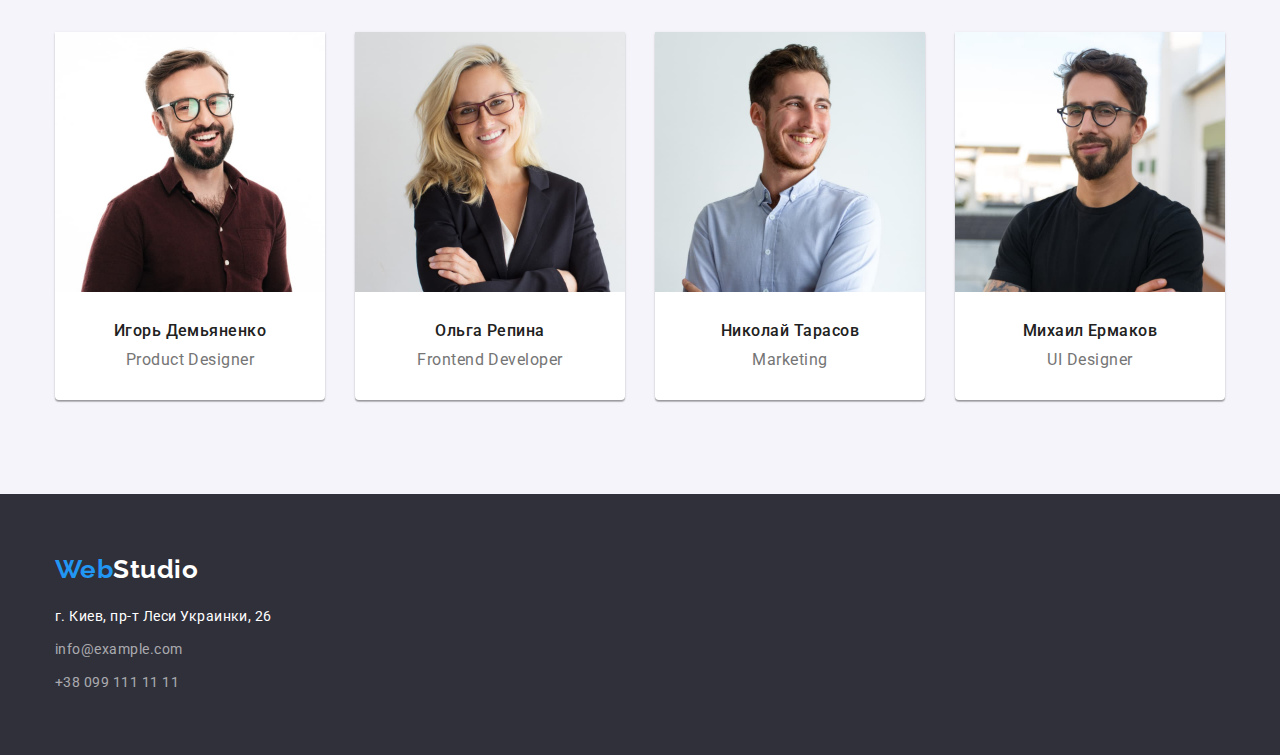
==== commit bd23dc94: "upd" ====
--- a/index.html
+++ b/index.html
@@ -94,13 +94,13 @@
         <div class="container">
           <h2 class="specialist__title">Чем мы занимаемся</h2>
           <ul class="specialist__inner list">
-            <li>
+            <li class="specialist__work">
               <img src="./images/1.jpg" width="370" alt="programmer-working" />
             </li>
-            <li>
+            <li class="specialist__work">
               <img src="./images/2.jpg" width="370" alt="ui-developing" />
             </li>
-            <li>
+            <li class="specialist__work">
               <img src="./images/3.jpg" width="370" alt="colour-selection" />
             </li>
           </ul>
@@ -142,7 +142,7 @@
         <address>
           <p class="footer__text">г. Киев, пр-т Леси Украинки, 26</p>
           <ul class="list">
-            <li>
+            <li class="footer__info">
               <a class="footer__address" href="mailto:info@example.com"
                 >info@example.com</a
               >
--- a/css/styles.css
+++ b/css/styles.css
@@ -62,6 +62,7 @@
 
 .header__inner {
   color: var(--primary-text-color);
+  padding: 24px 0;
   margin-right: 93px;
   font-family: "Raleway", sans-serif;
   font-size: 26px;
@@ -72,6 +73,7 @@
 
 .header__logo {
   color: var(--accent-color);
+  padding: 24px 0;
   font-family: "Raleway", sans-serif;
   font-size: 26px;
   font-weight: 700;
@@ -112,6 +114,7 @@
 .header__address {
   color: var(--secondary-text-color);
   display: inline-block;
+  padding: 32px 0;
   font-size: 14px;
   font-weight: 500;
   line-height: 1.14;
@@ -138,6 +141,7 @@
 
 .hero {
   background-color: var(--primary-section-color);
+  padding: 200px 0;
   text-align: center;
 }
 
@@ -170,6 +174,16 @@
   border-radius: 4px;
   box-shadow: 0px 4px 4px rgba(0, 0, 0, 0.15);
   cursor: pointer;
+}
+
+.btn__list {
+  display: flex;
+  justify-content: center;
+  margin-bottom: 50px;
+}
+
+.btn__inner:not(:last-child) {
+  margin-right: 8px;
 }
 
 .filter__btn {
@@ -197,8 +211,12 @@
   color: var(--tittle-text-color);
 }
 
+.filter__btn.current:hover,
+.filter__btn.current:focus {
+  background-color: var(--accent-color);
+}
+
 /* Specials */
-
 .title__hidden {
   position: absolute;
   width: 1px;
@@ -248,7 +266,10 @@
 
 .specialist__inner {
   display: flex;
-  justify-content: space-between;
+}
+
+.specialist__work:not(:last-child) {
+  margin-right: 30px;
 }
 
 .specialist__inner img {
@@ -266,7 +287,10 @@
 
 .specialist__list {
   display: flex;
-  justify-content: space-between;
+}
+
+.specialist__card:not(:last-child) {
+  margin-right: 30px;
 }
 
 .specialist__card {
@@ -301,8 +325,37 @@
 
 /* Filter */
 
+.filter__list {
+  display: flex;
+  flex-wrap: wrap;
+}
+
+.filter__card {
+  width: 372px;
+  margin-right: 27px;
+  margin-bottom: 30px;
+  border-left: 1px solid #eeeeee;
+  border-right: 1px solid #eeeeee;
+  border-bottom: 1px solid #eeeeee;
+}
+
+.filter__card img {
+  display: block;
+}
+
+.filter__card:nth-child(3n) {
+  margin-right: 0;
+}
+
+.filter__card:nth-last-child(-n + 3) {
+  margin-bottom: 0;
+}
+
 .filter__title {
   color: var(--primary-text-color);
+  margin: 0 24px;
+  margin-top: 20px;
+  margin-bottom: 4px;
   font-size: 18px;
   font-weight: 700;
   line-height: 2;
@@ -311,6 +364,8 @@
 
 .filter__text {
   color: var(--secondary-text-color);
+  margin: 0 24px;
+  margin-bottom: 20px;
   font-size: 16px;
   line-height: 1.87;
 }
@@ -325,6 +380,8 @@
 .footer__inner {
   color: var(--tittle-text-color);
   font-family: "Raleway", sans-serif;
+  display: block;
+  margin-bottom: 20px;
   font-size: 26px;
   font-weight: 700;
   line-height: 1.2;
@@ -341,16 +398,18 @@
 
 .footer__text {
   color: var(--tittle-text-color);
-  margin-top: 20px;
   margin-bottom: 9px;
   font-size: 14px;
   line-height: 1.71;
   font-style: normal;
 }
 
+.footer__info {
+  margin-bottom: 9px;
+}
+
 .footer__address {
   color: var(--footer-address-color);
-  margin-bottom: 9px;
   font-size: 14px;
   line-height: 1.71;
   font-style: normal;
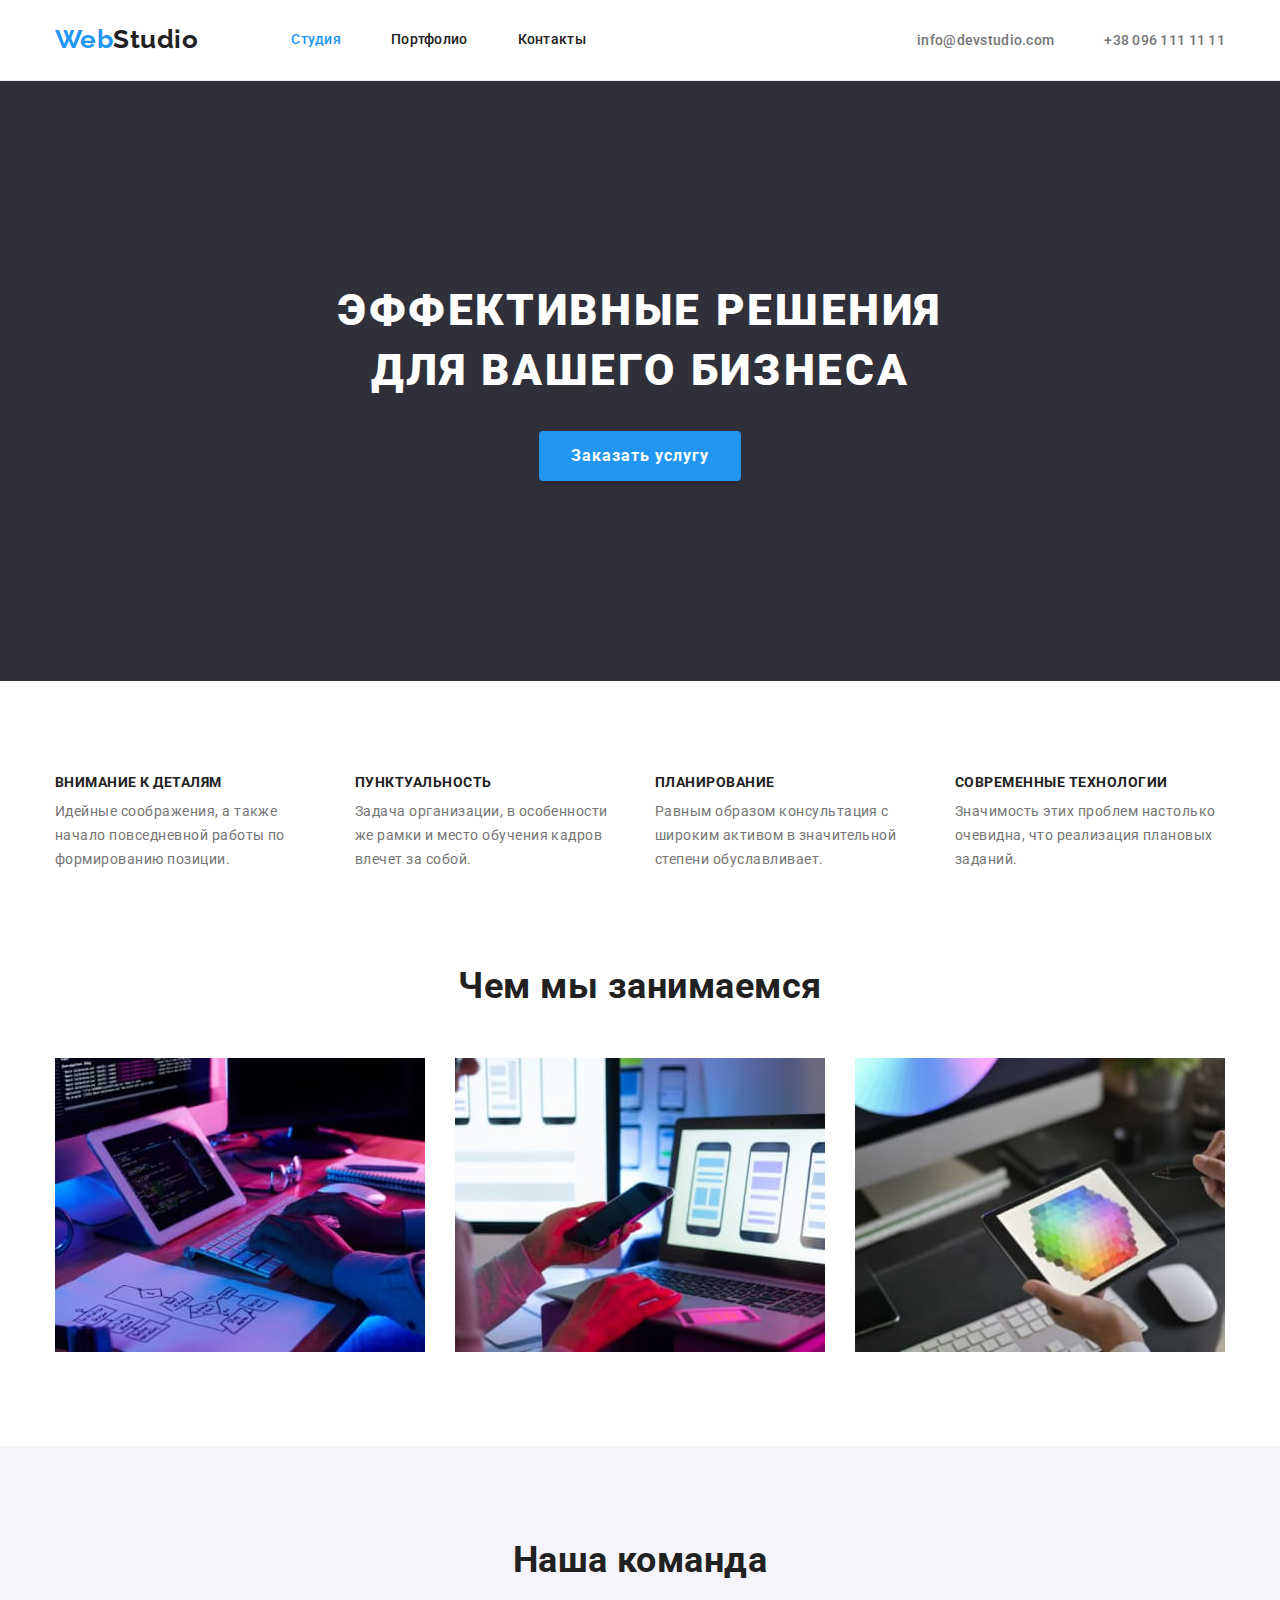
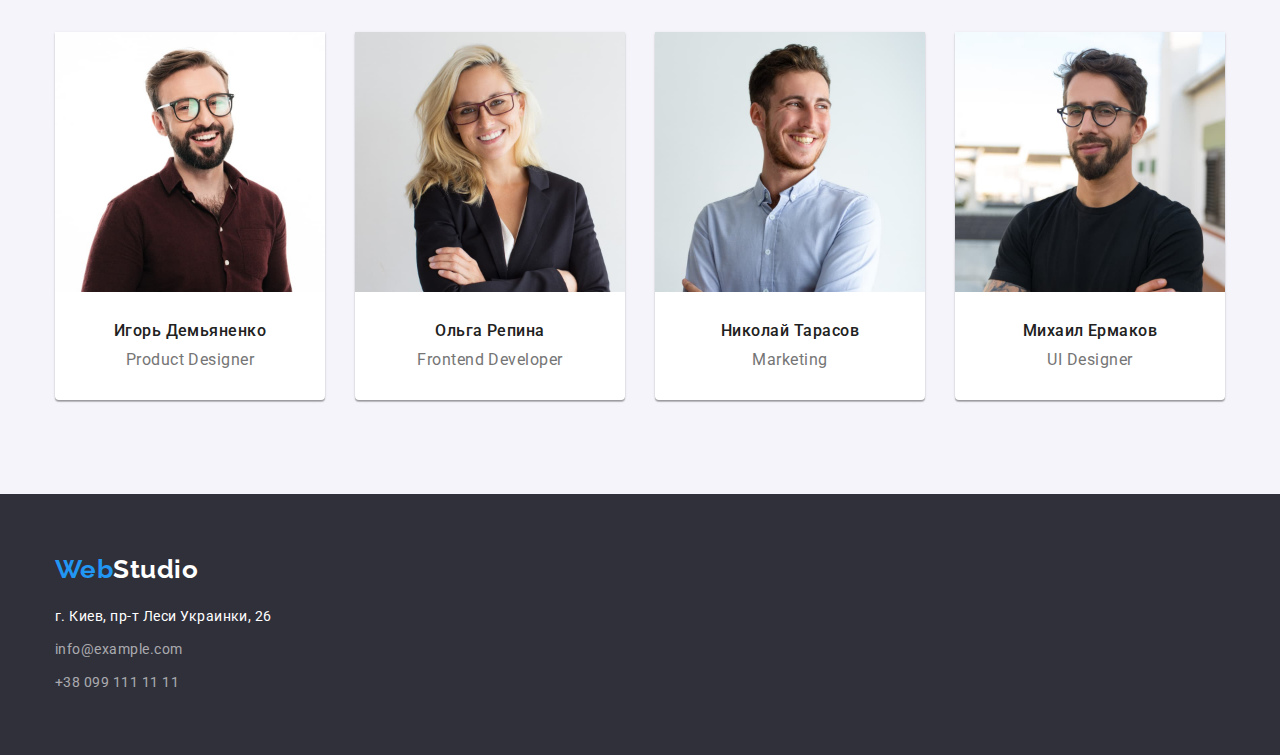
==== commit b773d504: "upd html and css" ====
--- a/index.html
+++ b/index.html
@@ -18,35 +18,37 @@
     <link rel="stylesheet" href="css/styles.css" />
   </head>
   <body>
-    <header class="header container">
-      <nav class="nav__main">
-        <a class="header__inner" href="/">
-          <span class="header__logo">Web</span>Studio</a
-        >
-        <ul class="nav__list list">
-          <li class="nav__item">
-            <a class="nav__link current" href="index.html">Студия</a>
+    <header class="header">
+      <div class="container">
+        <nav class="nav__main">
+          <a class="header__inner" href="/">
+            <span class="header__logo">Web</span>Studio</a
+          >
+          <ul class="nav__list list">
+            <li class="nav__item">
+              <a class="nav__link current" href="index.html">Студия</a>
+            </li>
+            <li class="nav__item">
+              <a class="nav__link" href="portfolio.html">Портфолио</a>
+            </li>
+            <li class="nav__item">
+              <a class="nav__link" href="">Контакты</a>
+            </li>
+          </ul>
+        </nav>
+        <ul class="address__list list">
+          <li class="nav__address">
+            <a class="header__address" href="mailto:info@devstudio.com"
+              >info@devstudio.com</a
+            >
           </li>
-          <li class="nav__item">
-            <a class="nav__link" href="portfolio.html">Портфолио</a>
-          </li>
-          <li class="nav__item">
-            <a class="nav__link" href="">Контакты</a>
+          <li class="nav__address">
+            <a class="header__address" href="tel:+380961111111"
+              >+38 096 111 11 11</a
+            >
           </li>
         </ul>
-      </nav>
-      <ul class="address__list list">
-        <li class="nav__address">
-          <a class="header__address" href="mailto:info@devstudio.com"
-            >info@devstudio.com</a
-          >
-        </li>
-        <li class="nav__address">
-          <a class="header__address" href="tel:+380961111111"
-            >+38 096 111 11 11</a
-          >
-        </li>
-      </ul>
+      </div>
     </header>
     <main>
       <section class="hero section">
--- a/css/styles.css
+++ b/css/styles.css
@@ -56,8 +56,12 @@
 
 .header {
   background-color: var(--primary-background-color);
-  display: flex;
+  margin: 0 auto;
   border-bottom: 1px solid #ececec;
+}
+
+.header .container {
+  display: flex;
 }
 
 .header__inner {
@@ -113,7 +117,6 @@
 
 .header__address {
   color: var(--secondary-text-color);
-  display: inline-block;
   padding: 32px 0;
   font-size: 14px;
   font-weight: 500;
@@ -121,6 +124,10 @@
   letter-spacing: 0.02em;
   font-style: normal;
   text-decoration: none;
+}
+
+.nav__address {
+  display: inline-block;
 }
 
 .nav__link:hover,
@@ -195,25 +202,21 @@
   line-height: 1.62;
   border: 0;
   border-radius: 4px;
+  text-align: center;
+  cursor: pointer;
+}
+
+.active {
+  background-color: var(--accent-color);
+  color: var(--tittle-text-color);
   box-shadow: 0px 3px 1px rgba(0, 0, 0, 0.1), 0px 1px 2px rgba(0, 0, 0, 0.08),
     0px 2px 2px rgba(0, 0, 0, 0.12);
-  text-align: center;
-  cursor: pointer;
-}
-
-.filter__btn:hover {
-  background-color: var(--accent-color);
-  color: var(--tittle-text-color);
-}
-
+}
+
+.filter__btn:hover,
 .filter__btn:focus {
   background-color: var(--accent-color);
   color: var(--tittle-text-color);
-}
-
-.filter__btn.current:hover,
-.filter__btn.current:focus {
-  background-color: var(--accent-color);
 }
 
 /* Specials */
